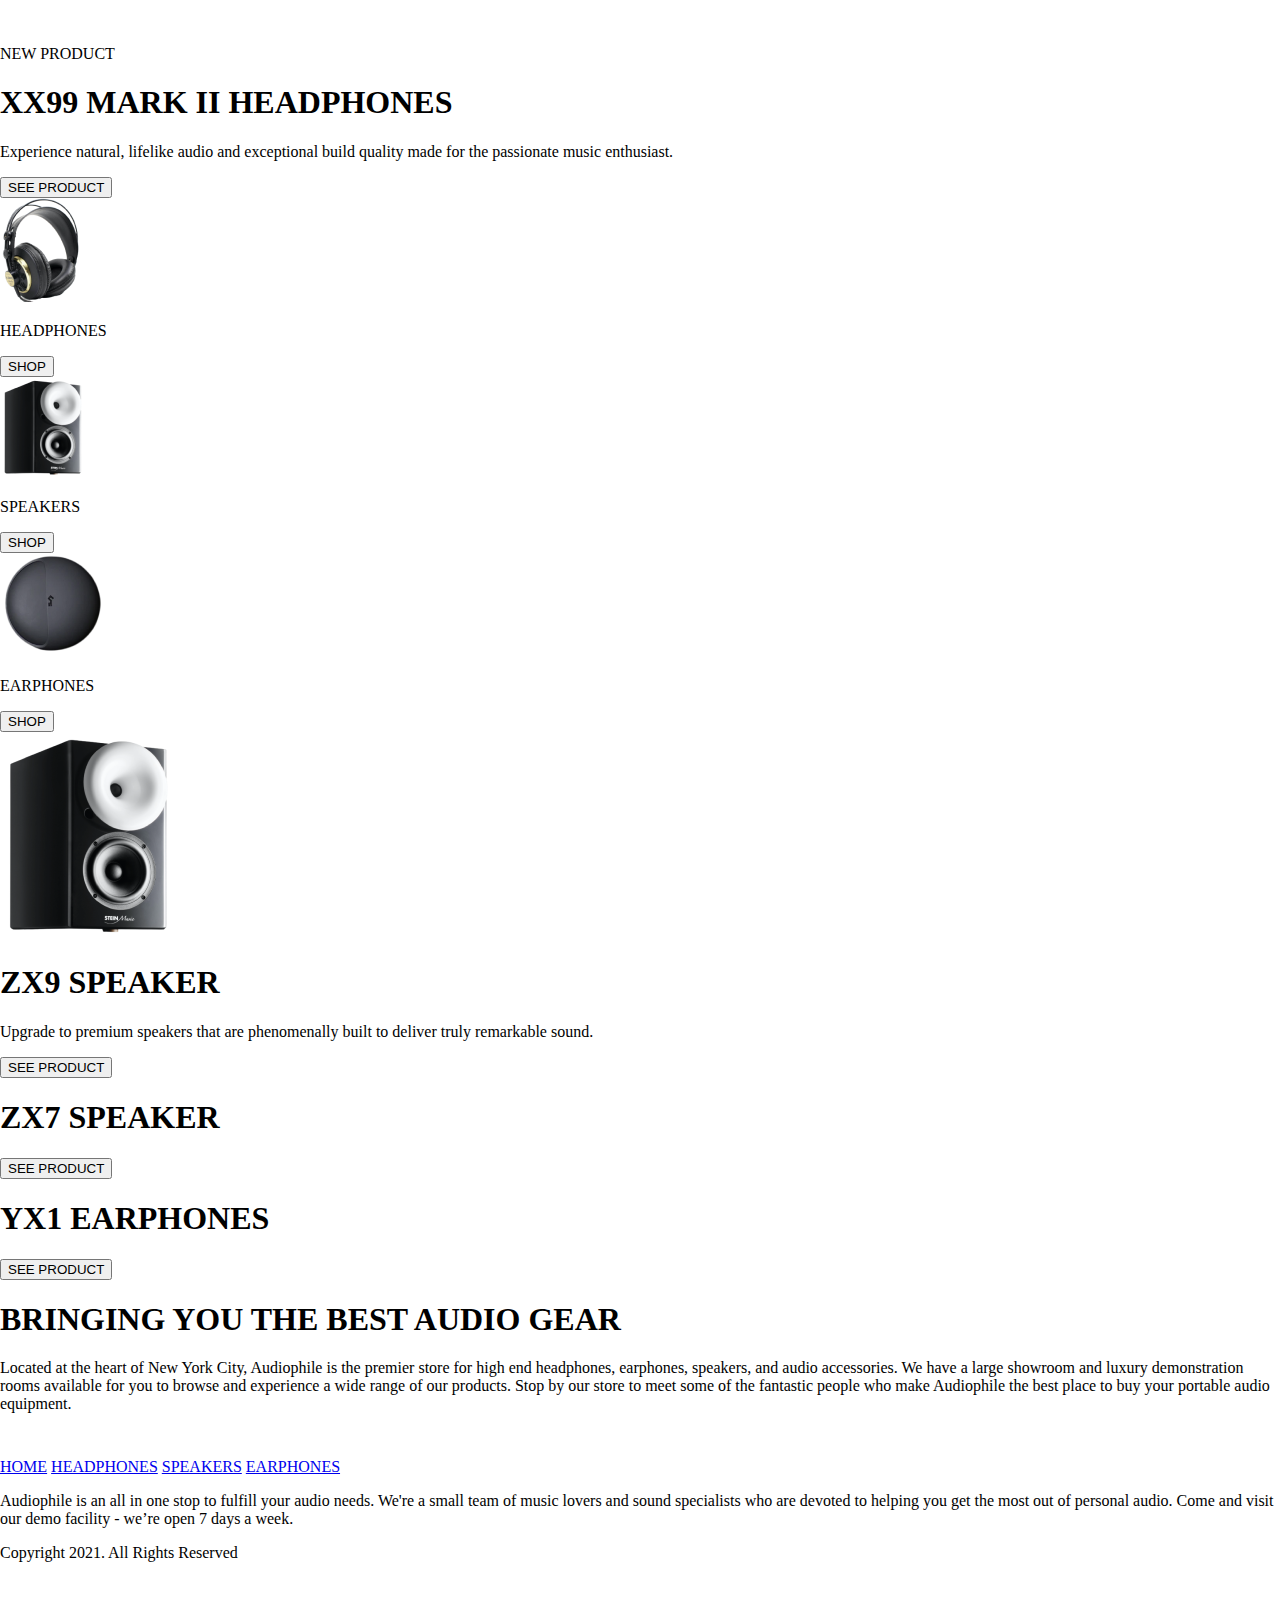
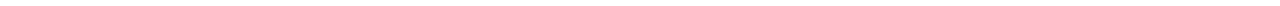
==== index.html @ 5038223e "am adaugat inca de product description, xx99 si xx59" ====
<!DOCTYPE html>
<html lang="en">
  <head>
    <meta charset="UTF-8" />
    <meta name="viewport" content="width=device-width, initial-scale=1.0" />
    <title>Audiophile</title>
    <link
      rel="stylesheet"
      href="https://cdnjs.cloudflare.com/ajax/libs/font-awesome/6.4.0/css/all.min.css"
      integrity="sha512-iecdLmaskl7CVkqkXNQ/ZH/XLlvWZOJyj7Yy7tcenmpD1ypASozpmT/E0iPtmFIB46ZmdtAc9eNBvH0H/ZpiBw=="
      crossorigin="anonymous"
      referrerpolicy="no-referrer"
    />
    <link rel="stylesheet" href="/styles/main.mobile.css" />
    <link rel="icon" type="image/x-icon" href="/images/favicon-32x32.png" />
  </head>
  <body>
    <section class="main-section">
      <header class="mobile-header">
        <i class="fa-solid fa-bars nav"></i>
        <svg
          width="143"
          height="25"
          viewBox="0 0 143 25"
          fill="none"
          xmlns="http://www.w3.org/2000/svg"
        >
          <g class="nav" id="audiophile 2">
            <path
              id="audiophile"
              fill-rule="evenodd"
              clip-rule="evenodd"
              d="M57.9755 4.10884V0H53.2131V4.10884H57.9755ZM41.8721 20.3997C43.5076 20.3997 44.9648 19.8429 46.1074 18.8803L46.5635 19.9241H50.1425V0.792094L45.3611 0.792093V6.38308C44.3548 5.75732 43.1686 5.40721 41.8721 5.40721C37.5634 5.40721 34.4943 8.52769 34.4943 12.896C34.4943 17.2644 37.5634 20.3997 41.8721 20.3997ZM7.36265 20.3849C8.99354 20.3849 10.4497 19.8476 11.5995 18.9152L12.0137 19.9093H15.7527V5.85311L12.1479 5.85285L11.6531 6.93986C10.4936 5.98222 9.01642 5.42934 7.36265 5.42934C3.06909 5.42934 0 8.52769 0 12.8809C0 17.2493 3.06909 20.3849 7.36265 20.3849ZM8.00933 16.098C6.19773 16.098 4.86614 14.7278 4.86614 12.8921C4.86614 11.0677 6.18681 9.69748 8.00933 9.69748C9.82094 9.69748 11.1525 11.0677 11.1525 12.8921C11.1525 14.7278 9.82094 16.098 8.00933 16.098ZM32.4542 13.8899C32.4542 17.823 29.6916 20.3849 25.544 20.3849C21.396 20.3849 18.6184 17.823 18.6184 13.8899V5.86794H23.4549V13.6793C23.4549 15.163 24.2516 16.0355 25.544 16.0355C26.836 16.0355 27.6177 15.1482 27.6177 13.6793V5.86794H32.4542V13.8899ZM39.3758 12.8963C39.3758 14.7317 40.7074 16.1128 42.519 16.1128C44.3306 16.1128 45.6622 14.7317 45.6622 12.8963C45.6622 11.0607 44.3306 9.67952 42.519 9.67952C40.7074 9.67952 39.3758 11.0607 39.3758 12.8963ZM58.0127 5.86768V19.9239H53.1762V5.86768H58.0127ZM68.1095 20.3849C72.6727 20.3849 75.9821 17.2384 75.9821 12.896C75.9821 8.53888 72.6727 5.40747 68.1095 5.40747C63.5315 5.40747 60.237 8.53888 60.237 12.896C60.237 17.2384 63.5315 20.3849 68.1095 20.3849ZM65.0812 12.8963C65.0812 14.7546 66.346 16.0355 68.1095 16.0358C69.873 16.0358 71.1378 14.7548 71.1378 12.8966C71.1378 11.0492 69.873 9.75709 68.1095 9.75709C66.346 9.75709 65.0812 11.038 65.0812 12.8963ZM82.9978 25V19.4663C83.9888 20.0655 85.1511 20.3997 86.4208 20.3997C90.7144 20.3997 93.7835 17.2753 93.7835 12.896C93.7835 8.51676 90.7144 5.40721 86.4208 5.40721C84.7523 5.40721 83.2662 5.98508 82.1114 6.98463L81.5056 5.86794H78.2165V25H82.9978ZM82.6307 12.8958C82.6307 14.7424 83.9623 16.1126 85.7739 16.1126C87.5743 16.1126 88.9171 14.7424 88.9171 12.8958C88.9171 11.0492 87.5855 9.679 85.7739 9.679C83.9623 9.679 82.6307 11.0492 82.6307 12.8958ZM100.839 19.9241V12.4181C100.839 10.6143 101.751 9.57462 103.215 9.57462C104.477 9.57462 105.046 10.4011 105.046 12.0222V19.9241H109.882V11.4597C109.882 7.81629 107.811 5.45225 104.587 5.45225C103.188 5.45225 101.873 5.95931 100.839 6.79279V0.792093H96.0023V19.9241H100.839ZM117.574 0V4.10884H112.811V0H117.574ZM117.611 5.86768H112.774V19.9239H117.611V5.86768ZM125.489 0.792093V19.9241H120.653V0.792093H125.489ZM135.34 20.3851C138.863 20.3851 141.704 18.3808 142.692 15.1729H137.879C137.414 15.9957 136.47 16.4911 135.34 16.4911C133.813 16.4911 132.79 15.6573 132.474 14.045H142.9C142.963 13.6103 143 13.1868 143 12.7633C143 8.63988 139.866 5.40747 135.34 5.40747C130.933 5.40747 127.714 8.57611 127.714 12.8854C127.714 17.1795 130.959 20.3851 135.34 20.3851ZM132.559 11.3639H138.236C137.811 9.95908 136.8 9.20109 135.34 9.20109C133.931 9.20109 132.951 9.96767 132.559 11.3639Z"
              fill="white"
            />
          </g>
        </svg>
        <a href="#">
          <svg
            width="23"
            height="20"
            viewBox="0 0 23 20"
            fill="none"
            xmlns="http://www.w3.org/2000/svg"
          >
            <g class="nav" id="Combined Shape 2">
              <path
                id="Combined Shape"
                fill-rule="evenodd"
                clip-rule="evenodd"
                d="M7.41142 13.1946H7.41037C7.03959 13.1955 6.73829 13.491 6.73829 13.8542C6.73829 14.2179 7.04064 14.5139 7.41212 14.5139H19.6309C20.0031 14.5139 20.3047 14.8092 20.3047 15.1736C20.3047 15.538 20.0031 15.8333 19.6309 15.8333H18.4821H8.625H7.41212C6.2975 15.8333 5.39063 14.9455 5.39063 13.8542C5.39063 13.0421 5.89302 12.343 6.60914 12.0382L4.17634 1.31944H0.673829C0.301644 1.31944 0 1.02412 0 0.659722C0 0.295329 0.301644 0 0.673829 0H4.7168C5.03266 0 5.30605 0.214753 5.37467 0.516611L5.85635 2.63889H22.3262C22.5377 2.63889 22.7368 2.73613 22.8642 2.9014C22.9914 3.06668 23.0322 3.28074 22.9741 3.47986L20.2788 12.716C20.1961 12.9991 19.9317 13.1944 19.6309 13.1944H7.41405L7.41142 13.1946ZM8.625 15.8333C9.75732 15.8333 10.6786 16.7679 10.6786 17.9167C10.6786 19.0654 9.75732 20 8.625 20C7.49268 20 6.57143 19.0654 6.57143 17.9167C6.57143 16.7679 7.49268 15.8333 8.625 15.8333ZM18.4821 15.8333C19.6145 15.8333 20.5357 16.7679 20.5357 17.9167C20.5357 19.0654 19.6145 20 18.4821 20C17.3498 20 16.4286 19.0654 16.4286 17.9167C16.4286 16.7679 17.3498 15.8333 18.4821 15.8333ZM19.1225 11.875L21.4329 3.95833H6.15571L7.95259 11.875H19.1225ZM9.30952 17.9167C9.30952 17.5338 9.00238 17.2222 8.625 17.2222C8.24762 17.2222 7.94048 17.5338 7.94048 17.9167C7.94048 18.2995 8.24762 18.6111 8.625 18.6111C9.00238 18.6111 9.30952 18.2995 9.30952 17.9167ZM18.4821 17.2222C18.8595 17.2222 19.1667 17.5338 19.1667 17.9167C19.1667 18.2995 18.8595 18.6111 18.4821 18.6111C18.1048 18.6111 17.7976 18.2995 17.7976 17.9167C17.7976 17.5338 18.1048 17.2222 18.4821 17.2222Z"
                fill="white"
              />
            </g>
          </svg>
        </a>
      </header>
      <section class="main-product">
        <p class="new-product">NEW PRODUCT</p>
        <h1 class="headphone-h1">XX99 MARK II HEADPHONES</h1>
        <p class="product-description">
          Experience natural, lifelike audio and exceptional build quality made
          for the passionate music enthusiast.
        </p>
        <button type="button" class="button-see-product">SEE PRODUCT</button>
      </section>
    </section>
    <section class="main-nav-section">
      <section class="presentation-images grey-bg">
        <img
          class="headphone"
          src="/images/mobile/headphones.png"
          alt="headphones"
        />
        <p>HEADPHONES</p>
        <section class="go-shop">
          <button type="button" class="shop">
            SHOP <i class="fa-solid fa-greater-than greather-than"></i>
          </button>
        </section>
      </section>
      <section class="presentation-images grey-bg">
        <img
          class="speakers"
          src="/images/mobile/speakers.png"
          alt="headphones"
        />
        <p>SPEAKERS</p>
        <section class="go-shop">
          <button type="button" class="shop">
            SHOP <i class="fa-solid fa-greater-than greather-than"></i>
          </button>
        </section>
      </section>
      <section class="presentation-images grey-bg">
        <img
          class="earphones"
          src="/images/mobile/earphones.png"
          alt="headphones"
        />
        <p>EARPHONES</p>
        <section class="go-shop">
          <button type="button" class="shop">
            SHOP <i class="fa-solid fa-greater-than greather-than"></i>
          </button>
        </section>
      </section>
    </section>
    <section class="zx9-speaker">
      <img src="images/mobile/speakers-bigger.png" alt="speakers" />
      <h1 class="main-title">ZX9 SPEAKER</h1>
      <p>
        Upgrade to premium speakers that are phenomenally built to deliver truly
        remarkable sound.
      </p>
      <button type="button" class="button-see-product black-button">
        SEE PRODUCT
      </button>
    </section>
    <section class="zx7-speaker">
      <h1>ZX7 SPEAKER</h1>
      <button type="button" class="button-see-product opacity-button">
        SEE PRODUCT
      </button>
    </section>
    <section class="yx1-earphones">
      <section class="yx1-image"></section>
      <section class="yx1-see-product">
        <h1>YX1 EARPHONES</h1>
        <button type="button" class="button-see-product opacity-button">
          SEE PRODUCT
        </button>
      </section>
    </section>
    <section class="best-audio-gear">
      <section class="best-audio-bg"></section>
      <h1>
        BRINGING YOU THE <span class="orange-h1-text">BEST</span> AUDIO GEAR
      </h1>
      <p>
        Located at the heart of New York City, Audiophile is the premier store
        for high end headphones, earphones, speakers, and audio accessories. We
        have a large showroom and luxury demonstration rooms available for you
        to browse and experience a wide range of our products. Stop by our store
        to meet some of the fantastic people who make Audiophile the best place
        to buy your portable audio equipment.
      </p>
    </section>
    <section class="footer">
      <section class="links-with-text">
        <section class="orange-footer-line"></section>
        <svg
          width="143"
          height="25"
          viewBox="0 0 143 25"
          fill="none"
          xmlns="http://www.w3.org/2000/svg"
        >
          <g id="audiophile 2">
            <path
              id="audiophile"
              fill-rule="evenodd"
              clip-rule="evenodd"
              d="M57.9755 4.10884V0H53.2131V4.10884H57.9755ZM41.8721 20.3997C43.5076 20.3997 44.9648 19.8429 46.1074 18.8803L46.5635 19.9241H50.1425V0.792094L45.3611 0.792093V6.38308C44.3548 5.75732 43.1686 5.40721 41.8721 5.40721C37.5634 5.40721 34.4943 8.52769 34.4943 12.896C34.4943 17.2644 37.5634 20.3997 41.8721 20.3997ZM7.36265 20.3849C8.99354 20.3849 10.4497 19.8476 11.5995 18.9152L12.0137 19.9093H15.7527V5.85311L12.1479 5.85285L11.6531 6.93986C10.4936 5.98222 9.01642 5.42934 7.36265 5.42934C3.06909 5.42934 0 8.52769 0 12.8809C0 17.2493 3.06909 20.3849 7.36265 20.3849ZM8.00933 16.098C6.19773 16.098 4.86614 14.7278 4.86614 12.8921C4.86614 11.0677 6.18681 9.69748 8.00933 9.69748C9.82094 9.69748 11.1525 11.0677 11.1525 12.8921C11.1525 14.7278 9.82094 16.098 8.00933 16.098ZM32.4542 13.8899C32.4542 17.823 29.6916 20.3849 25.544 20.3849C21.396 20.3849 18.6184 17.823 18.6184 13.8899V5.86794H23.4549V13.6793C23.4549 15.163 24.2516 16.0355 25.544 16.0355C26.836 16.0355 27.6177 15.1482 27.6177 13.6793V5.86794H32.4542V13.8899ZM39.3758 12.8963C39.3758 14.7317 40.7074 16.1128 42.519 16.1128C44.3306 16.1128 45.6622 14.7317 45.6622 12.8963C45.6622 11.0607 44.3306 9.67952 42.519 9.67952C40.7074 9.67952 39.3758 11.0607 39.3758 12.8963ZM58.0127 5.86768V19.9239H53.1762V5.86768H58.0127ZM68.1095 20.3849C72.6727 20.3849 75.9821 17.2384 75.9821 12.896C75.9821 8.53888 72.6727 5.40747 68.1095 5.40747C63.5315 5.40747 60.237 8.53888 60.237 12.896C60.237 17.2384 63.5315 20.3849 68.1095 20.3849ZM65.0812 12.8963C65.0812 14.7546 66.346 16.0355 68.1095 16.0358C69.873 16.0358 71.1378 14.7548 71.1378 12.8966C71.1378 11.0492 69.873 9.75709 68.1095 9.75709C66.346 9.75709 65.0812 11.038 65.0812 12.8963ZM82.9978 25V19.4663C83.9888 20.0655 85.1511 20.3997 86.4208 20.3997C90.7144 20.3997 93.7835 17.2753 93.7835 12.896C93.7835 8.51676 90.7144 5.40721 86.4208 5.40721C84.7523 5.40721 83.2662 5.98508 82.1114 6.98463L81.5056 5.86794H78.2165V25H82.9978ZM82.6307 12.8958C82.6307 14.7424 83.9623 16.1126 85.7739 16.1126C87.5743 16.1126 88.9171 14.7424 88.9171 12.8958C88.9171 11.0492 87.5855 9.679 85.7739 9.679C83.9623 9.679 82.6307 11.0492 82.6307 12.8958ZM100.839 19.9241V12.4181C100.839 10.6143 101.751 9.57462 103.215 9.57462C104.477 9.57462 105.046 10.4011 105.046 12.0222V19.9241H109.882V11.4597C109.882 7.81629 107.811 5.45225 104.587 5.45225C103.188 5.45225 101.873 5.95931 100.839 6.79279V0.792093H96.0023V19.9241H100.839ZM117.574 0V4.10884H112.811V0H117.574ZM117.611 5.86768H112.774V19.9239H117.611V5.86768ZM125.489 0.792093V19.9241H120.653V0.792093H125.489ZM135.34 20.3851C138.863 20.3851 141.704 18.3808 142.692 15.1729H137.879C137.414 15.9957 136.47 16.4911 135.34 16.4911C133.813 16.4911 132.79 15.6573 132.474 14.045H142.9C142.963 13.6103 143 13.1868 143 12.7633C143 8.63988 139.866 5.40747 135.34 5.40747C130.933 5.40747 127.714 8.57611 127.714 12.8854C127.714 17.1795 130.959 20.3851 135.34 20.3851ZM132.559 11.3639H138.236C137.811 9.95908 136.8 9.20109 135.34 9.20109C133.931 9.20109 132.951 9.96767 132.559 11.3639Z"
              fill="white"
            />
          </g>
        </svg>
        <section class="footer-links">
          <a href="index.html">HOME</a>
          <a href="headphones.html">HEADPHONES</a>
          <a href="speakers.html">SPEAKERS</a>
          <a href="earphones.html">EARPHONES</a>
        </section>
        <p>
          Audiophile is an all in one stop to fulfill your audio needs. We're a
          small team of music lovers and sound specialists who are devoted to
          helping you get the most out of personal audio. Come and visit our
          demo facility - we’re open 7 days a week.
        </p>
        <p>Copyright 2021. All Rights Reserved</p>
      </section>
      <section class="social-media-links">
        <svg
          width="24"
          height="24"
          viewBox="0 0 24 24"
          fill="none"
          xmlns="http://www.w3.org/2000/svg"
        >
          <path
            id="Path"
            d="M22.675 0H1.325C0.593 0 0 0.593 0 1.325V22.676C0 23.407 0.593 24 1.325 24H12.82V14.706H9.692V11.084H12.82V8.413C12.82 5.313 14.713 3.625 17.479 3.625C18.804 3.625 19.942 3.724 20.274 3.768V7.008L18.356 7.009C16.852 7.009 16.561 7.724 16.561 8.772V11.085H20.148L19.681 14.707H16.561V24H22.677C23.407 24 24 23.407 24 22.675V1.325C24 0.593 23.407 0 22.675 0Z"
            fill="white"
          />
        </svg>
        <svg
          width="24"
          height="20"
          viewBox="0 0 24 20"
          fill="none"
          xmlns="http://www.w3.org/2000/svg"
        >
          <path
            id="Path"
            d="M24 2.55705C23.117 2.94905 22.168 3.21305 21.172 3.33205C22.189 2.72305 22.97 1.75805 23.337 0.608047C22.386 1.17205 21.332 1.58205 20.21 1.80305C19.313 0.846047 18.032 0.248047 16.616 0.248047C13.437 0.248047 11.101 3.21405 11.819 6.29305C7.728 6.08805 4.1 4.12805 1.671 1.14905C0.381 3.36205 1.002 6.25705 3.194 7.72305C2.388 7.69705 1.628 7.47605 0.965 7.10705C0.911 9.38805 2.546 11.522 4.914 11.997C4.221 12.185 3.462 12.229 2.69 12.081C3.316 14.037 5.134 15.46 7.29 15.5C5.22 17.123 2.612 17.848 0 17.54C2.179 18.937 4.768 19.752 7.548 19.752C16.69 19.752 21.855 12.031 21.543 5.10605C22.505 4.41105 23.34 3.54405 24 2.55705Z"
            fill="white"
          />
        </svg>
        <svg
          width="24"
          height="24"
          viewBox="0 0 24 24"
          fill="none"
          xmlns="http://www.w3.org/2000/svg"
        >
          <path
            id="Shape"
            fill-rule="evenodd"
            clip-rule="evenodd"
            d="M12 0C8.741 0 8.333 0.014 7.053 0.072C2.695 0.272 0.273 2.69 0.073 7.052C0.014 8.333 0 8.741 0 12C0 15.259 0.014 15.668 0.072 16.948C0.272 21.306 2.69 23.728 7.052 23.928C8.333 23.986 8.741 24 12 24C15.259 24 15.668 23.986 16.948 23.928C21.302 23.728 23.73 21.31 23.927 16.948C23.986 15.668 24 15.259 24 12C24 8.741 23.986 8.333 23.928 7.053C23.732 2.699 21.311 0.273 16.949 0.073C15.668 0.014 15.259 0 12 0ZM12 2.163C15.204 2.163 15.584 2.175 16.85 2.233C20.102 2.381 21.621 3.924 21.769 7.152C21.827 8.417 21.838 8.797 21.838 12.001C21.838 15.206 21.826 15.585 21.769 16.85C21.62 20.075 20.105 21.621 16.85 21.769C15.584 21.827 15.206 21.839 12 21.839C8.796 21.839 8.416 21.827 7.151 21.769C3.891 21.62 2.38 20.07 2.232 16.849C2.174 15.584 2.162 15.205 2.162 12C2.162 8.796 2.175 8.417 2.232 7.151C2.381 3.924 3.896 2.38 7.151 2.232C8.417 2.175 8.796 2.163 12 2.163ZM5.838 12C5.838 8.597 8.597 5.838 12 5.838C15.403 5.838 18.162 8.597 18.162 12C18.162 15.404 15.403 18.163 12 18.163C8.597 18.163 5.838 15.403 5.838 12ZM12 16C9.791 16 8 14.21 8 12C8 9.791 9.791 8 12 8C14.209 8 16 9.791 16 12C16 14.21 14.209 16 12 16ZM16.965 5.595C16.965 4.8 17.61 4.155 18.406 4.155C19.201 4.155 19.845 4.8 19.845 5.595C19.845 6.39 19.201 7.035 18.406 7.035C17.61 7.035 16.965 6.39 16.965 5.595Z"
            fill="white"
          />
        </svg>
      </section>
      <section></section>
    </section>
  </body>
</html>
---- styles/main.mobile.css ----
body {
  margin: 0;
}

@media (width < 620px) {
  .footer {
    background-color: #101010;
    text-align: center;
    display: flex;
    flex-direction: column;
    height: 654px;
    gap: 48px;
    justify-content: space-evenly;
  }
  .footer .links-with-text {
    display: flex;
    flex-direction: column;
    align-items: center;
    justify-content: space-between;
    height: 592px;
  }
  .footer .links-with-text .orange-footer-line {
    width: 101px;
    height: 4px;
    background-color: #d87d4a;
  }
  .footer .social-media-links {
    display: flex;
    justify-content: center;
    gap: 16px;
  }
  .footer p {
    margin: 24px;
  }
  .footer-links {
    display: flex;
    flex-direction: column;
    gap: 16px;
  }
  .footer-links a {
    text-decoration: none;
    color: white;
  }
}
@media (width < 620px) {
  .best-audio-gear {
    display: flex;
    flex-direction: column;
    margin: 120px 24px;
    text-align: center;
  }
  .best-audio-gear .best-audio-bg {
    background-image: url(/images/mobile/guy-with-headphones.png);
    height: 300px;
    background-size: cover;
    border-radius: 10px;
  }
  .best-audio-gear .orange-h1-text {
    color: #d87d4a;
  }
}
@media (width < 620px) {
  .header {
    width: 100%;
    background-color: #000000;
    display: flex;
    flex-direction: column;
  }
  .mobile-header {
    display: flex;
    justify-content: space-around;
    align-items: center;
    width: 100vw;
    border-bottom: 2px solid rgba(255, 255, 255, 0.03);
    padding: 25px 0px;
  }
  .mobile-header .fa-bars {
    color: white;
  }
}
@media (width < 620px) {
  .main-nav-section {
    display: flex;
    flex-direction: column;
  }
  .main-nav-section .grey-bg {
    margin: 0px 24px 16px 24px;
    border-radius: 10px;
    background: linear-gradient(to bottom, white 0%, white 25%, #f1f1f1 25%, #f1f1f1 100%);
    height: 217px;
  }
  .main-nav-section .presentation-images {
    display: flex;
    flex-direction: column;
    align-items: center;
  }
  .main-nav-section .presentation-images .headphone {
    border-radius: 40%;
  }
  .main-nav-section .presentation-images .go-shop .shop {
    border: none;
    background-color: rgba(255, 255, 255, 0);
  }
  .main-nav-section .presentation-images .go-shop .shop:hover {
    color: #d87d4a;
  }
  .main-nav-section .presentation-images .go-shop .greather-than {
    color: #d87d4a;
  }
}
@media (width < 620px) {
  body {
    margin: 0px;
  }
  .main-section {
    display: flex;
    flex-direction: column;
    background-image: url(/images/mobile/image-header.jpg);
    background-color: rgba(17, 17, 17, 0.9647058824);
    background-size: 100vw;
    background-repeat: no-repeat;
    color: white;
    height: 100%;
  }
  .main-product {
    display: flex;
    flex-direction: column;
    align-items: center;
    margin: 123px 24px 110px 24px;
  }
  .main-product .new-product {
    letter-spacing: 10px;
  }
  .main-product .headphone-h1 {
    margin-top: 0;
    font-size: 36px;
    text-align: center;
  }
  .main-product .product-description {
    text-align: center;
    width: 75%;
    margin-top: -12px;
  }
  .button-see-product {
    padding: 15px 30px;
    color: white;
    background-color: #d87d4a;
    border: none;
    margin-top: 12px;
  }
  .button-see-product:hover {
    background-color: #fbaf85;
  }
  .zx9-speaker {
    height: 600px;
    display: flex;
    flex-direction: column;
    align-items: center;
    text-align: center;
    background-color: #d87d4a;
    margin: 24px;
    border-radius: 10px;
    color: white;
    justify-content: space-evenly;
    padding: 50px 20px;
  }
  .zx9-speaker .main-title {
    font-size: 36px;
  }
  .zx9-speaker .black-button {
    background-color: #000000;
  }
  .zx7-speaker {
    display: flex;
    height: 320px;
    justify-content: center;
    align-items: flex-start;
    flex-direction: column;
    margin: 24px 24px;
    background-image: url(/images/mobile/zx7-speaker-bg.png);
    background-size: cover;
    border-radius: 10px;
  }
  .zx7-speaker h1 {
    margin-left: 24px;
  }
  .opacity-button {
    border: 1px solid black;
    background-color: rgba(0, 0, 0, 0);
    color: #000000;
    margin-left: 24px;
  }
  .opacity-button:hover {
    background-color: #000000;
    color: white;
  }
  .yx1-earphones {
    margin: 0px 24px;
    display: flex;
    flex-direction: column;
    gap: 24px;
  }
  .yx1-earphones .yx1-image {
    background-image: url(/images/mobile/yx1-earphones-bg.png);
    background-size: cover;
    height: 200px;
    border-radius: 10px;
  }
  .yx1-earphones .yx1-see-product {
    display: flex;
    justify-content: center;
    align-items: flex-start;
    flex-direction: column;
    border-radius: 10px;
    background-color: #f1f1f1;
    height: 200px;
  }
  .yx1-earphones .yx1-see-product h1 {
    margin-left: 24px;
  }
}/*# sourceMappingURL=main.mobile.css.map */
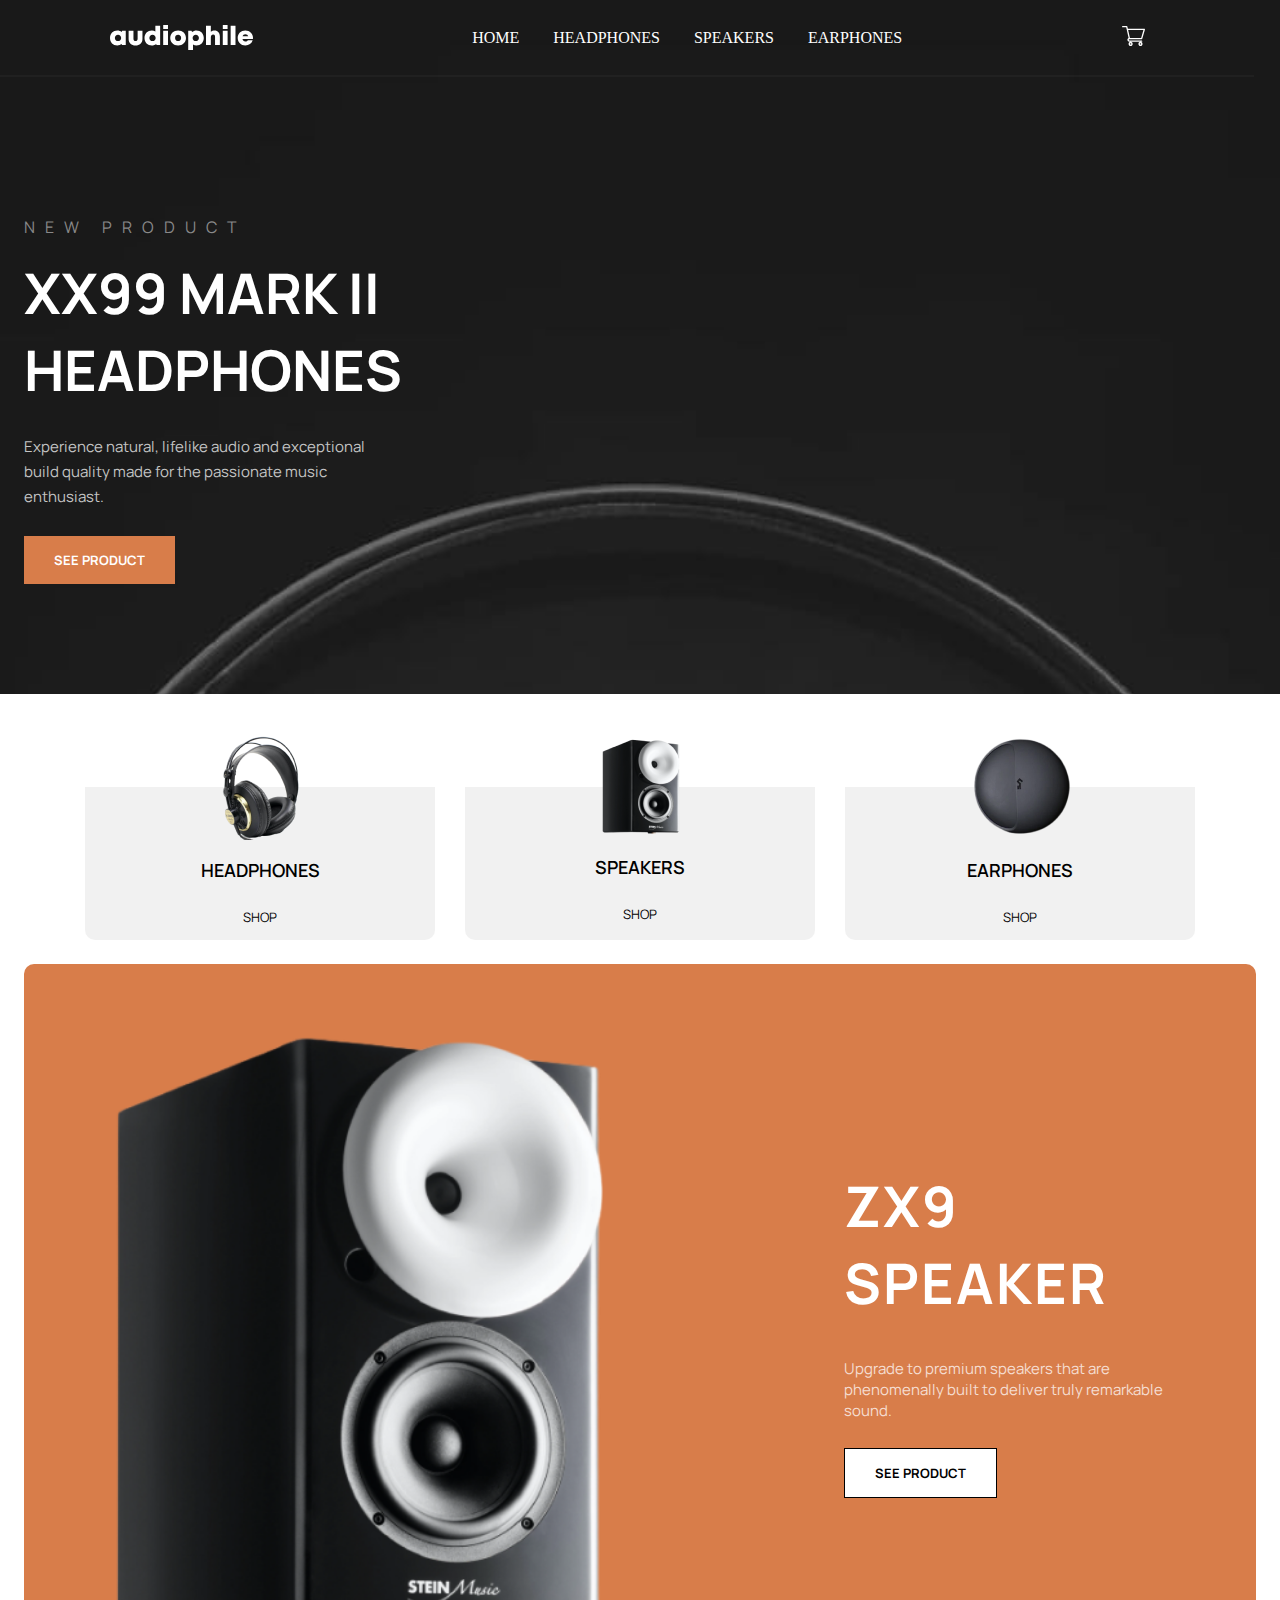
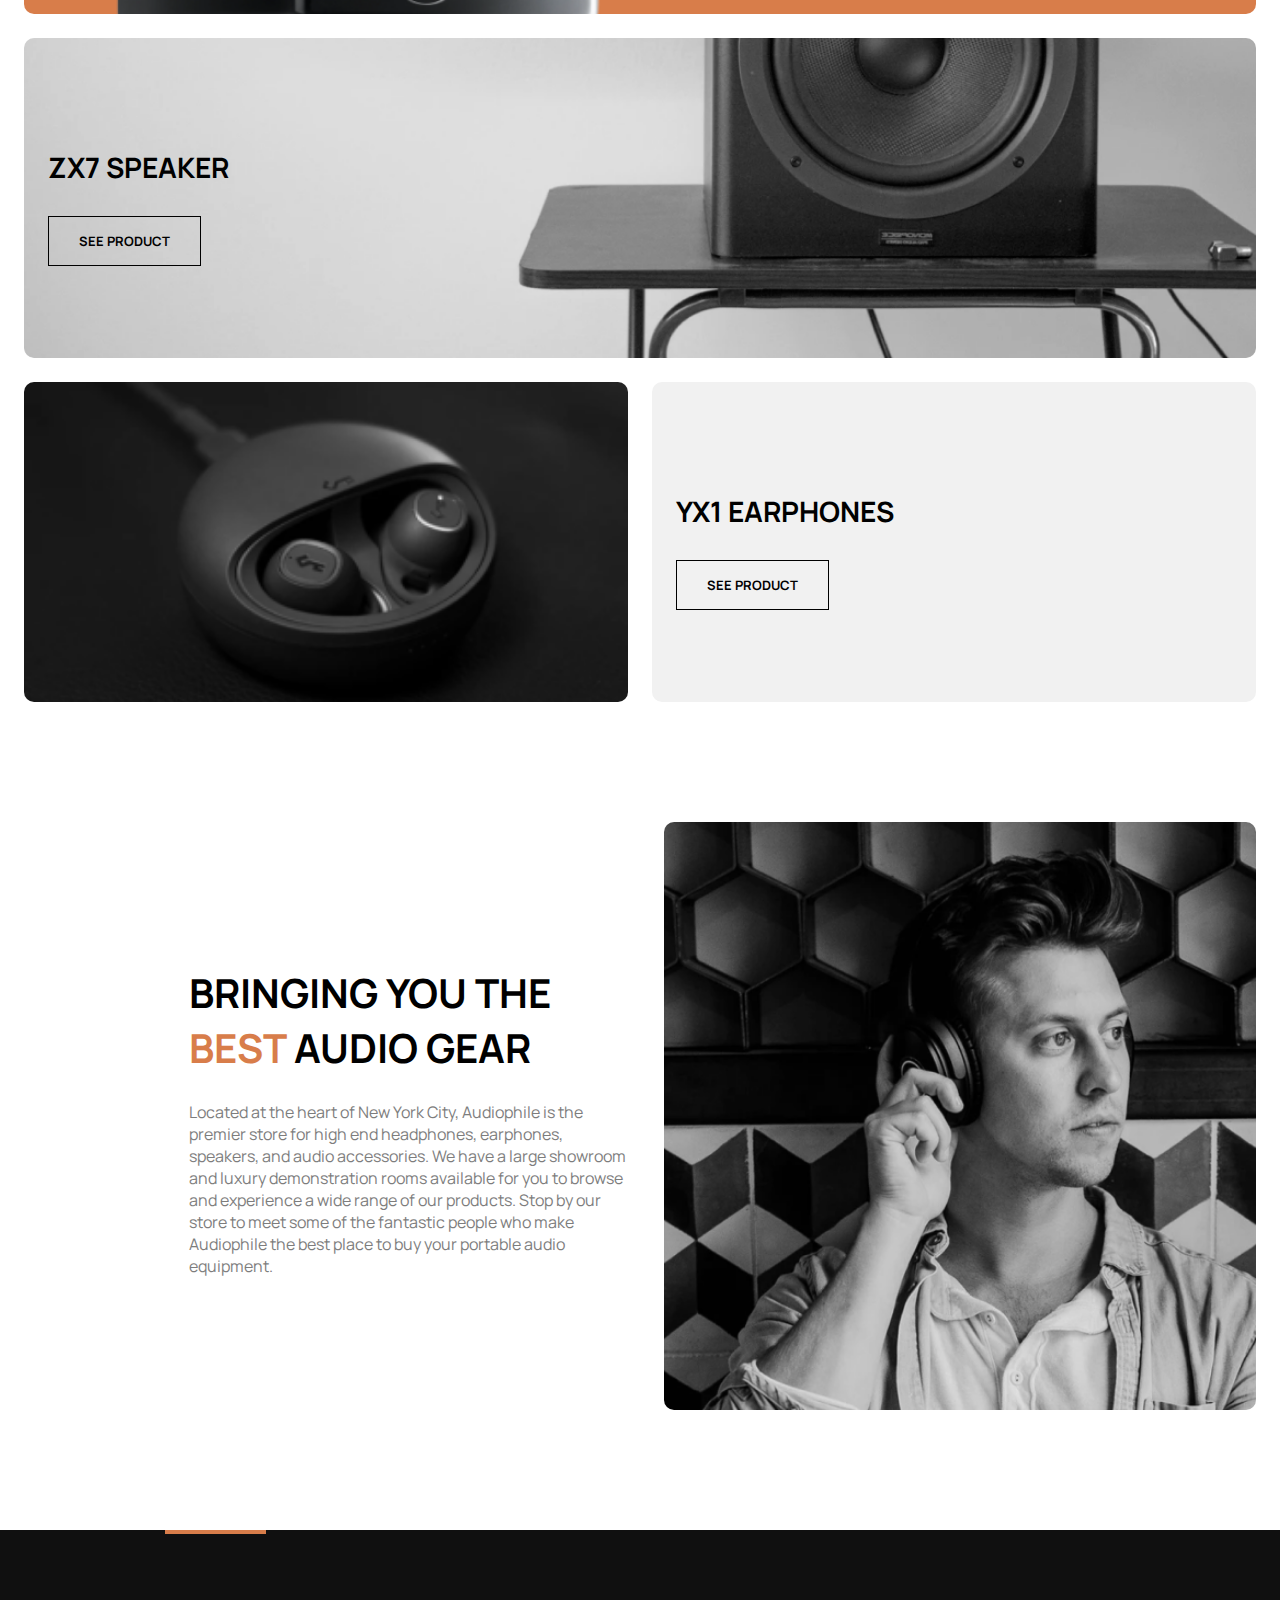
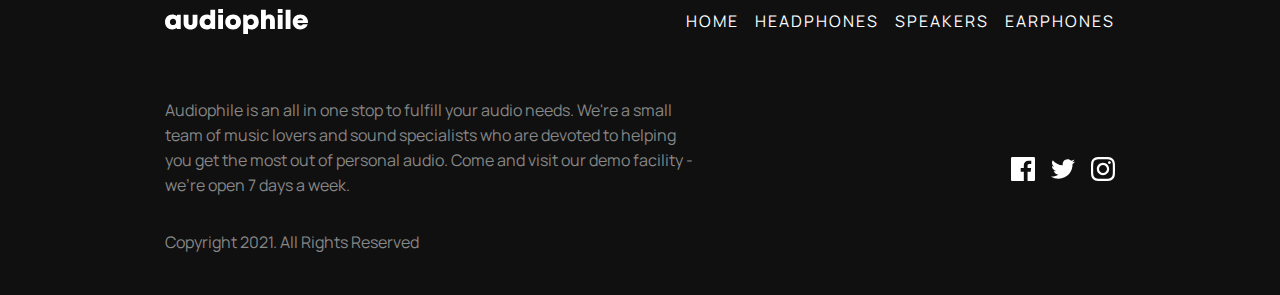
==== commit 09db6aa2: "am adaugat prima pagina de desktop" ====
--- a/index.html
+++ b/index.html
@@ -4,6 +4,8 @@
     <meta charset="UTF-8" />
     <meta name="viewport" content="width=device-width, initial-scale=1.0" />
     <title>Audiophile</title>
+    <!-- <script src="/js/menu.js"></script> -->
+    <script src="/js/menu-main-page.js"></script>
     <link
       rel="stylesheet"
       href="https://cdnjs.cloudflare.com/ajax/libs/font-awesome/6.4.0/css/all.min.css"
@@ -12,12 +14,15 @@
       referrerpolicy="no-referrer"
     />
     <link rel="stylesheet" href="/styles/main.mobile.css" />
+    <link rel="stylesheet" href="/styles/main.desktop.css" />
     <link rel="icon" type="image/x-icon" href="/images/favicon-32x32.png" />
   </head>
-  <body>
+  <body id="body">
     <section class="main-section">
       <header class="mobile-header">
-        <i class="fa-solid fa-bars nav"></i>
+        <a href="javascript:void(0);" class="icon" onclick="myFunction()">
+          <i class="fa-solid fa-bars bars nav"></i>
+        </a>
         <svg
           width="143"
           height="25"
@@ -35,7 +40,13 @@
             />
           </g>
         </svg>
-        <a href="#">
+        <section class="nav-links">
+          <a href="index.html">HOME</a>
+          <a href="headphones.html">HEADPHONES</a>
+          <a href="speakers.html">SPEAKERS</a>
+          <a href="earphones.html">EARPHONES</a>
+        </section>
+        <a href="#" class="nav-cart">
           <svg
             width="23"
             height="20"
@@ -72,7 +83,7 @@
           src="/images/mobile/headphones.png"
           alt="headphones"
         />
-        <p>HEADPHONES</p>
+        <p class="product-nav-title">HEADPHONES</p>
         <section class="go-shop">
           <button type="button" class="shop">
             SHOP <i class="fa-solid fa-greater-than greather-than"></i>
@@ -85,7 +96,7 @@
           src="/images/mobile/speakers.png"
           alt="headphones"
         />
-        <p>SPEAKERS</p>
+        <p class="product-nav-title">SPEAKERS</p>
         <section class="go-shop">
           <button type="button" class="shop">
             SHOP <i class="fa-solid fa-greater-than greather-than"></i>
@@ -98,7 +109,7 @@
           src="/images/mobile/earphones.png"
           alt="headphones"
         />
-        <p>EARPHONES</p>
+        <p class="product-nav-title">EARPHONES</p>
         <section class="go-shop">
           <button type="button" class="shop">
             SHOP <i class="fa-solid fa-greater-than greather-than"></i>
@@ -107,21 +118,26 @@
       </section>
     </section>
     <section class="zx9-speaker">
-      <img src="images/mobile/speakers-bigger.png" alt="speakers" />
-      <h1 class="main-title">ZX9 SPEAKER</h1>
-      <p>
-        Upgrade to premium speakers that are phenomenally built to deliver truly
-        remarkable sound.
-      </p>
-      <button type="button" class="button-see-product black-button">
-        SEE PRODUCT
-      </button>
+      <section class="zx9-image"></section>
+      <section class="zx9-description">
+        <h1 class="main-title">ZX9 SPEAKER</h1>
+        <p>
+          Upgrade to premium speakers that are phenomenally built to deliver
+          truly remarkable sound.
+        </p>
+        <button type="button" class="button-see-product black-button">
+          SEE PRODUCT
+        </button>
+      </section>
     </section>
     <section class="zx7-speaker">
-      <h1>ZX7 SPEAKER</h1>
-      <button type="button" class="button-see-product opacity-button">
-        SEE PRODUCT
-      </button>
+      <section class="zx7-description">
+        <h1>ZX7 SPEAKER</h1>
+        <button type="button" class="button-see-product opacity-button">
+          SEE PRODUCT
+        </button>
+      </section>
+      <section class="zx7-image"></section>
     </section>
     <section class="yx1-earphones">
       <section class="yx1-image"></section>
@@ -134,21 +150,23 @@
     </section>
     <section class="best-audio-gear">
       <section class="best-audio-bg"></section>
-      <h1>
-        BRINGING YOU THE <span class="orange-h1-text">BEST</span> AUDIO GEAR
-      </h1>
-      <p>
-        Located at the heart of New York City, Audiophile is the premier store
-        for high end headphones, earphones, speakers, and audio accessories. We
-        have a large showroom and luxury demonstration rooms available for you
-        to browse and experience a wide range of our products. Stop by our store
-        to meet some of the fantastic people who make Audiophile the best place
-        to buy your portable audio equipment.
-      </p>
+      <section class="best-audio-description">
+        <h1>
+          BRINGING YOU THE <span class="orange-h1-text">BEST</span> AUDIO GEAR
+        </h1>
+        <p>
+          Located at the heart of New York City, Audiophile is the premier store
+          for high end headphones, earphones, speakers, and audio accessories.
+          We have a large showroom and luxury demonstration rooms available for
+          you to browse and experience a wide range of our products. Stop by our
+          store to meet some of the fantastic people who make Audiophile the
+          best place to buy your portable audio equipment.
+        </p>
+      </section>
     </section>
     <section class="footer">
+      <section class="orange-footer-line"></section>
       <section class="links-with-text">
-        <section class="orange-footer-line"></section>
         <svg
           width="143"
           height="25"
@@ -172,58 +190,67 @@
           <a href="speakers.html">SPEAKERS</a>
           <a href="earphones.html">EARPHONES</a>
         </section>
-        <p>
-          Audiophile is an all in one stop to fulfill your audio needs. We're a
-          small team of music lovers and sound specialists who are devoted to
-          helping you get the most out of personal audio. Come and visit our
-          demo facility - we’re open 7 days a week.
-        </p>
-        <p>Copyright 2021. All Rights Reserved</p>
-      </section>
-      <section class="social-media-links">
-        <svg
-          width="24"
-          height="24"
-          viewBox="0 0 24 24"
-          fill="none"
-          xmlns="http://www.w3.org/2000/svg"
-        >
-          <path
-            id="Path"
-            d="M22.675 0H1.325C0.593 0 0 0.593 0 1.325V22.676C0 23.407 0.593 24 1.325 24H12.82V14.706H9.692V11.084H12.82V8.413C12.82 5.313 14.713 3.625 17.479 3.625C18.804 3.625 19.942 3.724 20.274 3.768V7.008L18.356 7.009C16.852 7.009 16.561 7.724 16.561 8.772V11.085H20.148L19.681 14.707H16.561V24H22.677C23.407 24 24 23.407 24 22.675V1.325C24 0.593 23.407 0 22.675 0Z"
-            fill="white"
-          />
-        </svg>
-        <svg
-          width="24"
-          height="20"
-          viewBox="0 0 24 20"
-          fill="none"
-          xmlns="http://www.w3.org/2000/svg"
-        >
-          <path
-            id="Path"
-            d="M24 2.55705C23.117 2.94905 22.168 3.21305 21.172 3.33205C22.189 2.72305 22.97 1.75805 23.337 0.608047C22.386 1.17205 21.332 1.58205 20.21 1.80305C19.313 0.846047 18.032 0.248047 16.616 0.248047C13.437 0.248047 11.101 3.21405 11.819 6.29305C7.728 6.08805 4.1 4.12805 1.671 1.14905C0.381 3.36205 1.002 6.25705 3.194 7.72305C2.388 7.69705 1.628 7.47605 0.965 7.10705C0.911 9.38805 2.546 11.522 4.914 11.997C4.221 12.185 3.462 12.229 2.69 12.081C3.316 14.037 5.134 15.46 7.29 15.5C5.22 17.123 2.612 17.848 0 17.54C2.179 18.937 4.768 19.752 7.548 19.752C16.69 19.752 21.855 12.031 21.543 5.10605C22.505 4.41105 23.34 3.54405 24 2.55705Z"
-            fill="white"
-          />
-        </svg>
-        <svg
-          width="24"
-          height="24"
-          viewBox="0 0 24 24"
-          fill="none"
-          xmlns="http://www.w3.org/2000/svg"
-        >
-          <path
-            id="Shape"
-            fill-rule="evenodd"
-            clip-rule="evenodd"
-            d="M12 0C8.741 0 8.333 0.014 7.053 0.072C2.695 0.272 0.273 2.69 0.073 7.052C0.014 8.333 0 8.741 0 12C0 15.259 0.014 15.668 0.072 16.948C0.272 21.306 2.69 23.728 7.052 23.928C8.333 23.986 8.741 24 12 24C15.259 24 15.668 23.986 16.948 23.928C21.302 23.728 23.73 21.31 23.927 16.948C23.986 15.668 24 15.259 24 12C24 8.741 23.986 8.333 23.928 7.053C23.732 2.699 21.311 0.273 16.949 0.073C15.668 0.014 15.259 0 12 0ZM12 2.163C15.204 2.163 15.584 2.175 16.85 2.233C20.102 2.381 21.621 3.924 21.769 7.152C21.827 8.417 21.838 8.797 21.838 12.001C21.838 15.206 21.826 15.585 21.769 16.85C21.62 20.075 20.105 21.621 16.85 21.769C15.584 21.827 15.206 21.839 12 21.839C8.796 21.839 8.416 21.827 7.151 21.769C3.891 21.62 2.38 20.07 2.232 16.849C2.174 15.584 2.162 15.205 2.162 12C2.162 8.796 2.175 8.417 2.232 7.151C2.381 3.924 3.896 2.38 7.151 2.232C8.417 2.175 8.796 2.163 12 2.163ZM5.838 12C5.838 8.597 8.597 5.838 12 5.838C15.403 5.838 18.162 8.597 18.162 12C18.162 15.404 15.403 18.163 12 18.163C8.597 18.163 5.838 15.403 5.838 12ZM12 16C9.791 16 8 14.21 8 12C8 9.791 9.791 8 12 8C14.209 8 16 9.791 16 12C16 14.21 14.209 16 12 16ZM16.965 5.595C16.965 4.8 17.61 4.155 18.406 4.155C19.201 4.155 19.845 4.8 19.845 5.595C19.845 6.39 19.201 7.035 18.406 7.035C17.61 7.035 16.965 6.39 16.965 5.595Z"
-            fill="white"
-          />
-        </svg>
-      </section>
-      <section></section>
+      </section>
+      <section class="footer-description-and-social">
+        <section class="footer-text">
+          <p>
+            Audiophile is an all in one stop to fulfill your audio needs. We're
+            a small team of music lovers and sound specialists who are devoted
+            to helping you get the most out of personal audio. Come and visit
+            our demo facility - we’re open 7 days a week.
+          </p>
+          <p>Copyright 2021. All Rights Reserved</p>
+        </section>
+        <section class="social-media-links">
+          <a href="#">
+            <svg
+              width="24"
+              height="24"
+              viewBox="0 0 24 24"
+              fill="none"
+              xmlns="http://www.w3.org/2000/svg"
+            >
+              <path
+                id="Path"
+                d="M22.675 0H1.325C0.593 0 0 0.593 0 1.325V22.676C0 23.407 0.593 24 1.325 24H12.82V14.706H9.692V11.084H12.82V8.413C12.82 5.313 14.713 3.625 17.479 3.625C18.804 3.625 19.942 3.724 20.274 3.768V7.008L18.356 7.009C16.852 7.009 16.561 7.724 16.561 8.772V11.085H20.148L19.681 14.707H16.561V24H22.677C23.407 24 24 23.407 24 22.675V1.325C24 0.593 23.407 0 22.675 0Z"
+                fill="white"
+              />
+            </svg>
+          </a>
+          <a href="#"
+            ><svg
+              width="24"
+              height="20"
+              viewBox="0 0 24 20"
+              fill="none"
+              xmlns="http://www.w3.org/2000/svg"
+            >
+              <path
+                id="Path"
+                d="M24 2.55705C23.117 2.94905 22.168 3.21305 21.172 3.33205C22.189 2.72305 22.97 1.75805 23.337 0.608047C22.386 1.17205 21.332 1.58205 20.21 1.80305C19.313 0.846047 18.032 0.248047 16.616 0.248047C13.437 0.248047 11.101 3.21405 11.819 6.29305C7.728 6.08805 4.1 4.12805 1.671 1.14905C0.381 3.36205 1.002 6.25705 3.194 7.72305C2.388 7.69705 1.628 7.47605 0.965 7.10705C0.911 9.38805 2.546 11.522 4.914 11.997C4.221 12.185 3.462 12.229 2.69 12.081C3.316 14.037 5.134 15.46 7.29 15.5C5.22 17.123 2.612 17.848 0 17.54C2.179 18.937 4.768 19.752 7.548 19.752C16.69 19.752 21.855 12.031 21.543 5.10605C22.505 4.41105 23.34 3.54405 24 2.55705Z"
+                fill="white"
+              />
+            </svg>
+          </a>
+          <a href="#"
+            ><svg
+              width="24"
+              height="24"
+              viewBox="0 0 24 24"
+              fill="none"
+              xmlns="http://www.w3.org/2000/svg"
+            >
+              <path
+                id="Shape"
+                fill-rule="evenodd"
+                clip-rule="evenodd"
+                d="M12 0C8.741 0 8.333 0.014 7.053 0.072C2.695 0.272 0.273 2.69 0.073 7.052C0.014 8.333 0 8.741 0 12C0 15.259 0.014 15.668 0.072 16.948C0.272 21.306 2.69 23.728 7.052 23.928C8.333 23.986 8.741 24 12 24C15.259 24 15.668 23.986 16.948 23.928C21.302 23.728 23.73 21.31 23.927 16.948C23.986 15.668 24 15.259 24 12C24 8.741 23.986 8.333 23.928 7.053C23.732 2.699 21.311 0.273 16.949 0.073C15.668 0.014 15.259 0 12 0ZM12 2.163C15.204 2.163 15.584 2.175 16.85 2.233C20.102 2.381 21.621 3.924 21.769 7.152C21.827 8.417 21.838 8.797 21.838 12.001C21.838 15.206 21.826 15.585 21.769 16.85C21.62 20.075 20.105 21.621 16.85 21.769C15.584 21.827 15.206 21.839 12 21.839C8.796 21.839 8.416 21.827 7.151 21.769C3.891 21.62 2.38 20.07 2.232 16.849C2.174 15.584 2.162 15.205 2.162 12C2.162 8.796 2.175 8.417 2.232 7.151C2.381 3.924 3.896 2.38 7.151 2.232C8.417 2.175 8.796 2.163 12 2.163ZM5.838 12C5.838 8.597 8.597 5.838 12 5.838C15.403 5.838 18.162 8.597 18.162 12C18.162 15.404 15.403 18.163 12 18.163C8.597 18.163 5.838 15.403 5.838 12ZM12 16C9.791 16 8 14.21 8 12C8 9.791 9.791 8 12 8C14.209 8 16 9.791 16 12C16 14.21 14.209 16 12 16ZM16.965 5.595C16.965 4.8 17.61 4.155 18.406 4.155C19.201 4.155 19.845 4.8 19.845 5.595C19.845 6.39 19.201 7.035 18.406 7.035C17.61 7.035 16.965 6.39 16.965 5.595Z"
+                fill="white"
+              />
+            </svg>
+          </a>
+        </section>
+      </section>
     </section>
   </body>
 </html>
--- a/styles/main.mobile.css
+++ b/styles/main.mobile.css
@@ -61,6 +61,7 @@
 }
 @media (width < 620px) {
   .header {
+    position: relative;
     width: 100%;
     background-color: #000000;
     display: flex;
@@ -77,6 +78,9 @@
   .mobile-header .fa-bars {
     color: white;
   }
+  .mobile-header #menu {
+    margin-top: 32px;
+  }
 }
 @media (width < 620px) {
   .main-nav-section {
@@ -108,6 +112,16 @@
     color: #d87d4a;
   }
 }
+#menu {
+  display: none;
+  margin-top: 32px;
+  position: absolute;
+  width: 100vw;
+  background: rgb(255, 255, 255);
+  border-radius: 10px;
+  z-index: 1;
+}
+
 @media (width < 620px) {
   body {
     margin: 0px;
@@ -121,6 +135,7 @@
     background-repeat: no-repeat;
     color: white;
     height: 100%;
+    margin-bottom: 42px;
   }
   .main-product {
     display: flex;
--- a/styles/main.desktop.css
+++ b/styles/main.desktop.css
@@ -0,0 +1,469 @@
+@import url("https://fonts.googleapis.com/css2?family=Manrope:wght@300;400;500;600;700&family=Philosopher&family=Source+Code+Pro&display=swap");
+@import url("https://fonts.googleapis.com/css2?family=Manrope:wght@300;400;500;600;700&family=Philosopher&family=Source+Code+Pro&display=swap");
+body {
+  margin: 0;
+}
+
+@media (width < 620px) {
+  .footer {
+    background-color: #101010;
+    text-align: center;
+    display: flex;
+    flex-direction: column;
+    height: 654px;
+    gap: 48px;
+    justify-content: space-evenly;
+    align-items: center;
+  }
+  .footer .links-with-text {
+    display: flex;
+    flex-direction: column;
+    align-items: center;
+    justify-content: space-between;
+    height: 592px;
+  }
+  .footer .social-media-links {
+    display: flex;
+    justify-content: center;
+    gap: 16px;
+  }
+  .footer p {
+    margin: 24px;
+  }
+  .footer-links {
+    display: flex;
+    flex-direction: column;
+    gap: 16px;
+  }
+  .footer-links a {
+    text-decoration: none;
+    color: white;
+  }
+  .orange-footer-line {
+    width: 101px;
+    height: 4px;
+    background-color: #d87d4a;
+  }
+}
+@media (width > 1080px) {
+  .footer {
+    font-family: "Manrope", sans-serif;
+    line-height: 25px;
+    background-color: #101010;
+    text-align: center;
+    display: flex;
+    flex-direction: column;
+    height: 365px;
+  }
+  .footer .orange-footer-line {
+    margin-left: 165px;
+    width: 101px;
+    height: 4px;
+    background-color: #d87d4a;
+  }
+  .footer .links-with-text {
+    display: flex;
+    align-items: flex-start;
+    justify-content: space-between;
+    height: 25px;
+    padding: 75px 165px 48px 165px;
+    letter-spacing: 2px;
+  }
+  .footer-links {
+    display: flex;
+    gap: 16px;
+  }
+  .footer-links a {
+    text-decoration: none;
+    color: white;
+  }
+  .footer-description-and-social {
+    display: flex;
+    justify-content: space-between;
+    margin: 0px 165px;
+  }
+  .footer-description-and-social .footer-text {
+    display: flex;
+    flex-direction: column;
+    justify-content: space-between;
+    width: 540px;
+    height: 181px;
+    text-align: left;
+    color: #878787;
+  }
+  .footer-description-and-social .social-media-links {
+    display: flex;
+    align-items: center;
+    gap: 16px;
+  }
+}
+@media (width < 620px) {
+  .best-audio-gear {
+    display: flex;
+    flex-direction: column;
+    margin: 120px 24px;
+    text-align: center;
+  }
+  .best-audio-gear .best-audio-bg {
+    background-image: url(/images/mobile/guy-with-headphones.png);
+    height: 300px;
+    background-size: cover;
+    border-radius: 10px;
+  }
+  .best-audio-gear .orange-h1-text {
+    color: #d87d4a;
+  }
+}
+@media (width > 1080px) {
+  .best-audio-gear {
+    display: flex;
+    flex-direction: row-reverse;
+    align-items: center;
+    margin: 120px 24px;
+    text-align: left;
+    gap: 30px;
+  }
+  .best-audio-gear .best-audio-bg {
+    background-image: url(/images/desktop/huy-with-headphones-desktop.png);
+    width: 50%;
+    height: 588px;
+    background-size: cover;
+    border-radius: 10px;
+  }
+  .best-audio-gear .best-audio-description {
+    width: calc(50% - 165px);
+    margin-left: 165px;
+  }
+  .best-audio-gear .best-audio-description h1 {
+    width: 445px;
+    font-size: 40px;
+    font-family: "Manrope", sans-serif;
+  }
+  .best-audio-gear .best-audio-description .orange-h1-text {
+    color: #d87d4a;
+  }
+  .best-audio-gear .best-audio-description p {
+    color: #7d7d7d;
+    width: 445px;
+    font-family: "Manrope", sans-serif;
+  }
+}
+.header {
+  position: relative;
+  width: 100vw;
+  background-color: #000000;
+  display: flex;
+  flex-direction: column;
+}
+
+.mobile-header {
+  display: flex;
+  justify-content: space-around;
+  align-items: center;
+  width: 99vw;
+  border-bottom: 2px solid rgba(255, 255, 255, 0.03);
+  padding: 25px 0px;
+}
+.mobile-header .nav-links {
+  display: none;
+}
+.mobile-header .fa-bars {
+  color: white;
+}
+.mobile-header #menu {
+  margin-top: 32px;
+}
+
+@media (width > 620px) {
+  .mobile-header {
+    width: 98vw;
+  }
+  .mobile-header .nav-links {
+    display: flex;
+    gap: 34px;
+  }
+  .mobile-header .nav-links a {
+    text-decoration: none;
+    color: white;
+  }
+  .mobile-header .nav-links a:hover {
+    color: #d87d4a;
+  }
+}
+@media (width < 620px) {
+  .main-nav-section {
+    display: flex;
+    flex-direction: column;
+  }
+  .main-nav-section .grey-bg {
+    margin: 0px 24px 16px 24px;
+    border-radius: 10px;
+    background: linear-gradient(to bottom, white 0%, white 25%, #f1f1f1 25%, #f1f1f1 100%);
+    height: 217px;
+  }
+  .main-nav-section .presentation-images {
+    display: flex;
+    flex-direction: column;
+    align-items: center;
+  }
+  .main-nav-section .presentation-images .go-shop .shop {
+    border: none;
+    background-color: rgba(255, 255, 255, 0);
+  }
+  .main-nav-section .presentation-images .go-shop .shop:hover {
+    color: #d87d4a;
+  }
+  .main-nav-section .presentation-images .go-shop .greather-than {
+    color: #d87d4a;
+  }
+}
+@media (width > 620px) {
+  .main-nav-section {
+    display: flex;
+    gap: 30px;
+    justify-content: center;
+  }
+  .main-nav-section .grey-bg {
+    border-radius: 10px;
+    background: linear-gradient(to bottom, white 0%, white 25%, #f1f1f1 25%, #f1f1f1 100%);
+    width: 350px;
+    height: 204px;
+  }
+  .main-nav-section .presentation-images {
+    display: flex;
+    flex-direction: column;
+    align-items: center;
+  }
+  .product-nav-title {
+    font-family: "Manrope", sans-serif;
+    font-size: 18px;
+    font-weight: 600;
+  }
+  .shop {
+    vertical-align: middle;
+    font-family: "Manrope", sans-serif;
+    font-size: 13px;
+    border: none;
+    background-color: rgba(255, 255, 255, 0);
+  }
+  .shop:hover {
+    color: #d87d4a;
+  }
+  .greather-than {
+    vertical-align: middle;
+    width: 30px;
+    height: 30px;
+    font-size: 25px;
+    color: #d87d4a;
+    font-family: "Manrope", sans-serif;
+  }
+}
+@media (width < 620px) {
+  #menu {
+    display: none;
+    margin-top: 32px;
+    position: absolute;
+    width: 100vw;
+    background: rgb(255, 255, 255);
+    border-radius: 10px;
+    z-index: 1;
+  }
+}
+@media (width > 620px) {
+  #menu {
+    display: flex;
+    visibility: hidden;
+    margin-top: 32px;
+    position: absolute;
+    width: 100vw;
+    background: rgb(255, 255, 255);
+    border-radius: 10px;
+    z-index: 1;
+  }
+}
+.button-see-product {
+  font-family: "Manrope", sans-serif;
+  font-weight: 700;
+  font-size: 13px;
+  padding: 15px 30px;
+  color: white;
+  background-color: #d87d4a;
+  border: none;
+  margin-top: 12px;
+}
+.button-see-product:hover {
+  background-color: #fbaf85;
+}
+
+.button-see-product.black-button {
+  background-color: #ffffff;
+  color: black;
+  border: 1px solid black;
+}
+.button-see-product.black-button:hover {
+  color: #ffffff;
+  background-color: black;
+}
+
+.opacity-button {
+  border: 1px solid black;
+  background-color: rgba(0, 0, 0, 0);
+  color: #000000;
+  margin-left: 24px;
+}
+.opacity-button:hover {
+  background-color: #000000;
+  color: white;
+}
+
+@media (width > 1080px) {
+  body {
+    margin: 0px;
+  }
+  .icon {
+    display: none;
+  }
+  .main-section {
+    display: flex;
+    flex-direction: column;
+    background-image: url(/images/mobile/image-header.jpg);
+    background-color: rgba(17, 17, 17, 0.9647058824);
+    background-size: 100vw;
+    background-repeat: no-repeat;
+    color: white;
+    height: 100%;
+    margin-bottom: 42px;
+  }
+  .main-product {
+    display: flex;
+    flex-direction: column;
+    width: 400px;
+    align-items: flex-start;
+    margin: 123px 24px 110px 24px;
+  }
+  .main-product .new-product {
+    letter-spacing: 10px;
+    font-family: "Manrope", sans-serif;
+    color: rgb(137, 137, 137);
+  }
+  .main-product .headphone-h1 {
+    margin-top: 0;
+    font-size: 56px;
+    font-family: "Manrope", sans-serif;
+  }
+  .main-product .product-description {
+    width: 90%;
+    margin-top: -12px;
+    color: #c4c4c4;
+    font-family: "Manrope", sans-serif;
+    font-size: 15px;
+    line-height: 25px;
+  }
+  .button-see-product {
+    padding: 15px 30px;
+    color: white;
+    background-color: #d87d4a;
+    border: none;
+    margin-top: 12px;
+  }
+  .button-see-product:hover {
+    background-color: #fbaf85;
+  }
+  .zx9-speaker {
+    display: flex;
+    flex-direction: row;
+    height: 600px;
+    align-items: center;
+    text-align: left;
+    background-color: #d87d4a;
+    margin: 24px;
+    border-radius: 10px;
+    color: white;
+    justify-content: space-evenly;
+    padding: 50px 20px 0px 20px;
+  }
+  .zx9-speaker .zx9-image {
+    background-image: url(/images/desktop/zx9-desktop.png);
+    width: 60%;
+    height: 100%;
+    background-repeat: no-repeat;
+    background-size: contain;
+  }
+  .zx9-speaker .zx9-description {
+    width: 349px;
+  }
+  .zx9-speaker .zx9-description p {
+    font-size: 15px;
+    font-family: "Manrope", sans-serif;
+    color: #F5DED2;
+  }
+  .zx9-speaker .zx9-description .main-title {
+    font-size: 56px;
+    font-family: "Manrope", sans-serif;
+    letter-spacing: 2px;
+  }
+  .zx7-speaker {
+    display: flex;
+    flex-direction: row;
+    background-image: url(/images/desktop/zx7-desktop.png);
+    background-size: cover;
+    background-position: bottom;
+    background-repeat: no-repeat;
+    height: 100%;
+    align-items: center;
+    margin: 24px 24px;
+    border-radius: 10px;
+  }
+  .zx7-speaker .zx7-image {
+    margin-right: 44px;
+    width: 100%;
+    height: 320px;
+    border-radius: 10px;
+  }
+  .zx7-speaker .zx7-description {
+    position: absolute;
+  }
+  .zx7-speaker .zx7-description h1 {
+    margin-left: 24px;
+    font-size: 28px;
+    font-family: "Manrope", sans-serif;
+  }
+  .opacity-button {
+    border: 1px solid black;
+    background-color: rgba(0, 0, 0, 0);
+    color: #000000;
+    margin-left: 24px;
+  }
+  .opacity-button:hover {
+    background-color: #000000;
+    color: white;
+  }
+  .yx1-earphones {
+    margin: 0px 24px;
+    display: flex;
+    gap: 24px;
+  }
+  .yx1-earphones .yx1-image {
+    background-image: url(/images/mobile/yx1-earphones-bg.png);
+    background-size: 100%;
+    background-position: center;
+    width: 50%;
+    height: 320px;
+    border-radius: 10px;
+  }
+  .yx1-earphones .yx1-see-product {
+    width: 50%;
+    display: flex;
+    justify-content: center;
+    align-items: flex-start;
+    flex-direction: column;
+    border-radius: 10px;
+    background-color: #f1f1f1;
+    height: 320px;
+  }
+  .yx1-earphones .yx1-see-product h1 {
+    margin-left: 24px;
+    font-size: 28px;
+    font-family: "Manrope", sans-serif;
+  }
+}/*# sourceMappingURL=main.desktop.css.map */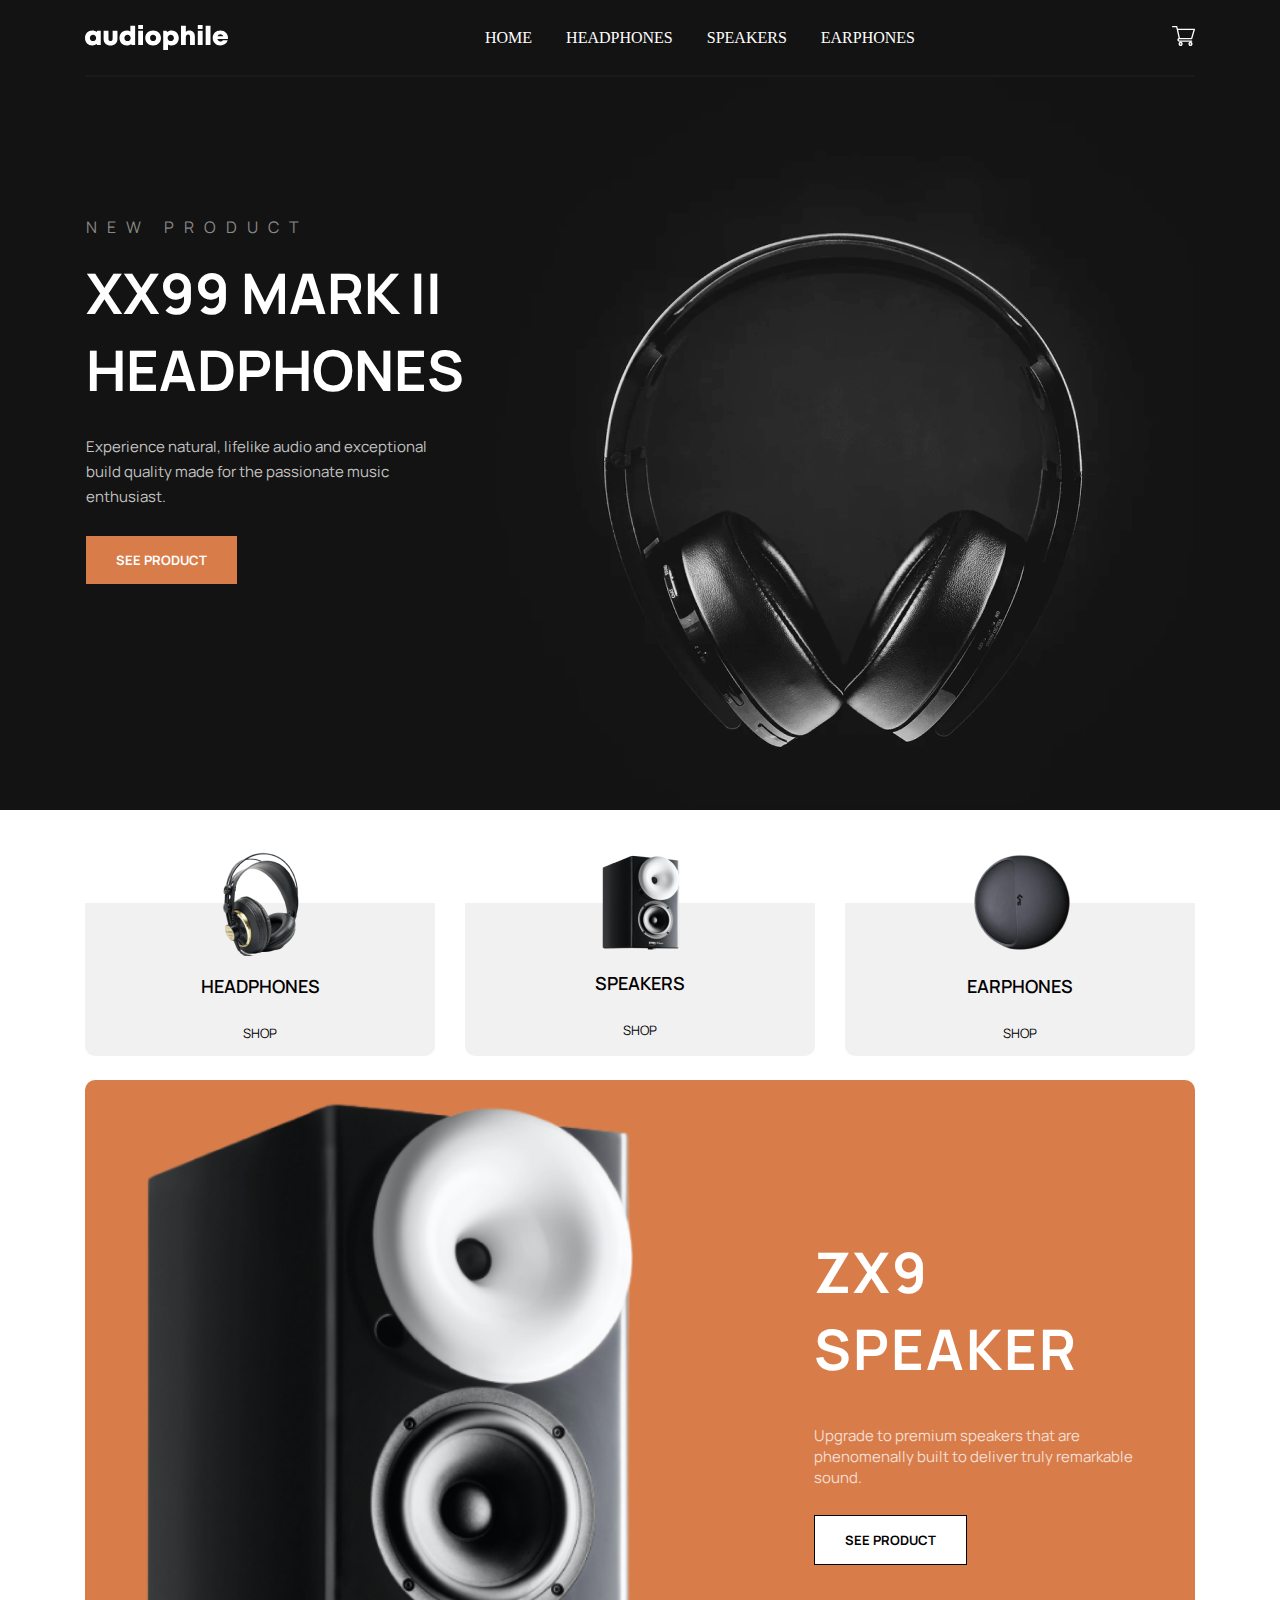
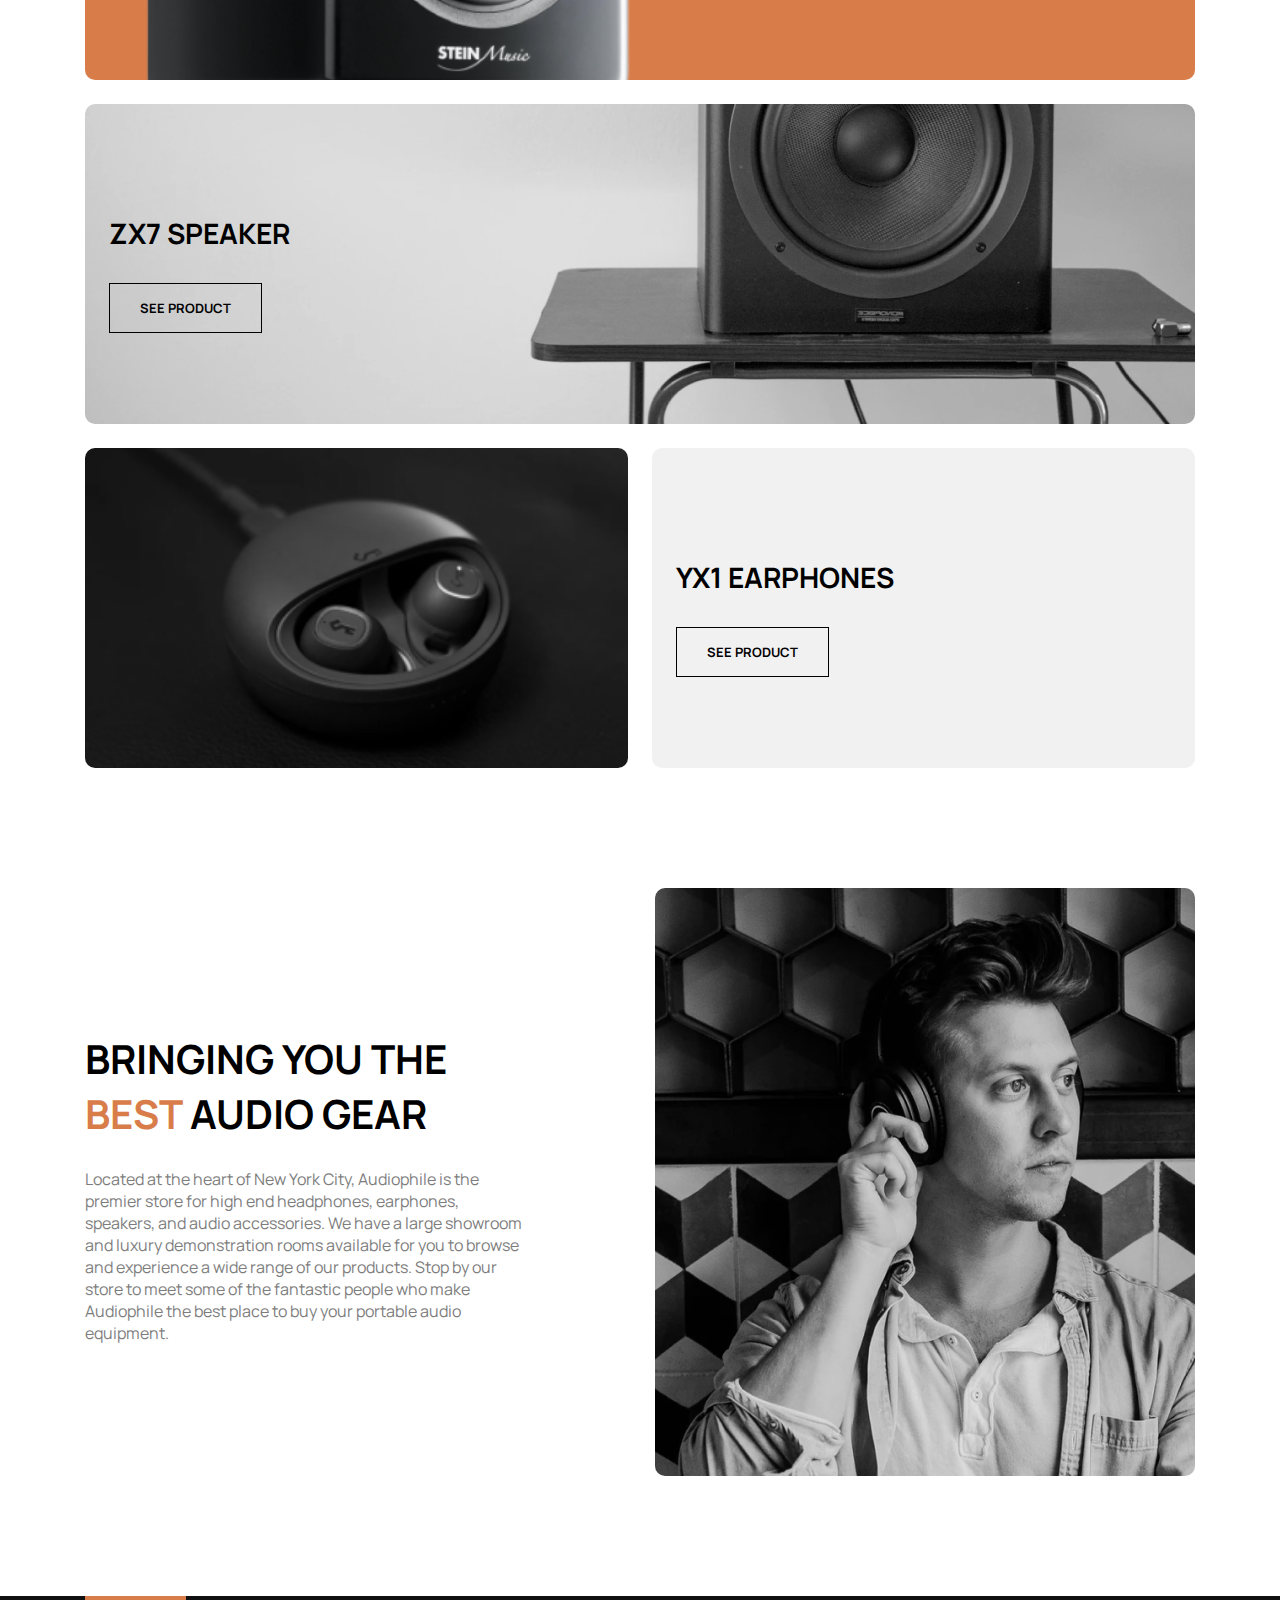
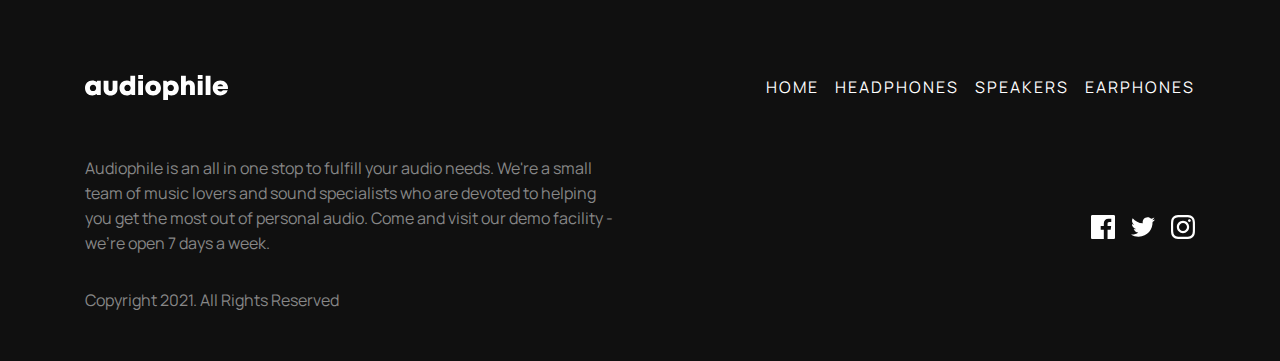
==== commit 933400f7: "font family, asezarea  in pagina, nav-bar, v. desk" ====
--- a/index.html
+++ b/index.html
@@ -66,14 +66,23 @@
           </svg>
         </a>
       </header>
-      <section class="main-product">
-        <p class="new-product">NEW PRODUCT</p>
-        <h1 class="headphone-h1">XX99 MARK II HEADPHONES</h1>
-        <p class="product-description">
-          Experience natural, lifelike audio and exceptional build quality made
-          for the passionate music enthusiast.
-        </p>
-        <button type="button" class="button-see-product">SEE PRODUCT</button>
+      <section class="main-container">
+        <section class="main-product">
+          <p class="new-product">NEW PRODUCT</p>
+          <h1 class="headphone-h1">XX99 MARK II HEADPHONES</h1>
+          <p class="product-description">
+            Experience natural, lifelike audio and exceptional build quality
+            made for the passionate music enthusiast.
+          </p>
+          <a href="xx99-mark-2.html"
+            ><button type="button" class="button-see-product">
+              SEE PRODUCT
+            </button></a
+          >
+        </section>
+        <section class="main-product-image">
+          <img src="images/desktop/main-image.png" alt="" />
+        </section>
       </section>
     </section>
     <section class="main-nav-section">
@@ -85,9 +94,11 @@
         />
         <p class="product-nav-title">HEADPHONES</p>
         <section class="go-shop">
-          <button type="button" class="shop">
-            SHOP <i class="fa-solid fa-greater-than greather-than"></i>
-          </button>
+          <a href="headphones.html"
+            ><button type="button" class="shop">
+              SHOP
+              <i class="fa-solid fa-greater-than greather-than"></i></button
+          ></a>
         </section>
       </section>
       <section class="presentation-images grey-bg">
@@ -98,9 +109,11 @@
         />
         <p class="product-nav-title">SPEAKERS</p>
         <section class="go-shop">
-          <button type="button" class="shop">
-            SHOP <i class="fa-solid fa-greater-than greather-than"></i>
-          </button>
+          <a href="speakers.html"
+            ><button type="button" class="shop">
+              SHOP
+              <i class="fa-solid fa-greater-than greather-than"></i></button
+          ></a>
         </section>
       </section>
       <section class="presentation-images grey-bg">
@@ -111,9 +124,11 @@
         />
         <p class="product-nav-title">EARPHONES</p>
         <section class="go-shop">
-          <button type="button" class="shop">
-            SHOP <i class="fa-solid fa-greater-than greather-than"></i>
-          </button>
+          <a href="earphones.html"
+            ><button type="button" class="shop">
+              SHOP
+              <i class="fa-solid fa-greater-than greather-than"></i></button
+          ></a>
         </section>
       </section>
     </section>
@@ -125,17 +140,21 @@
           Upgrade to premium speakers that are phenomenally built to deliver
           truly remarkable sound.
         </p>
-        <button type="button" class="button-see-product black-button">
-          SEE PRODUCT
-        </button>
+        <a href="zx9-speaker.html"
+          ><button type="button" class="button-see-product black-button">
+            SEE PRODUCT
+          </button></a
+        >
       </section>
     </section>
     <section class="zx7-speaker">
       <section class="zx7-description">
         <h1>ZX7 SPEAKER</h1>
-        <button type="button" class="button-see-product opacity-button">
-          SEE PRODUCT
-        </button>
+        <a href="zx7-speaker.html"
+          ><button type="button" class="button-see-product opacity-button">
+            SEE PRODUCT
+          </button></a
+        >
       </section>
       <section class="zx7-image"></section>
     </section>
@@ -143,9 +162,11 @@
       <section class="yx1-image"></section>
       <section class="yx1-see-product">
         <h1>YX1 EARPHONES</h1>
-        <button type="button" class="button-see-product opacity-button">
-          SEE PRODUCT
-        </button>
+        <a href="yx1-earphones.html"
+          ><button type="button" class="button-see-product opacity-button">
+            SEE PRODUCT
+          </button></a
+        >
       </section>
     </section>
     <section class="best-audio-gear">
@@ -252,5 +273,52 @@
         </section>
       </section>
     </section>
+    <section class="main-nav-section" id="menu">
+      <section class="presentation-images grey-bg">
+        <img
+          class="headphone"
+          src="/images/mobile/headphones.png"
+          alt="headphones"
+        />
+        <p class="product-nav-title">HEADPHONES</p>
+        <section class="go-shop">
+          <a href="headphones.html"
+            ><button type="button" class="shop">
+              SHOP
+              <i class="fa-solid fa-greater-than greather-than"></i></button
+          ></a>
+        </section>
+      </section>
+      <section class="presentation-images grey-bg">
+        <img
+          class="speakers"
+          src="/images/mobile/speakers.png"
+          alt="headphones"
+        />
+        <p class="product-nav-title">SPEAKERS</p>
+        <section class="go-shop">
+          <a href="speakers.html"
+            ><button type="button" class="shop">
+              SHOP
+              <i class="fa-solid fa-greater-than greather-than"></i></button
+          ></a>
+        </section>
+      </section>
+      <section class="presentation-images grey-bg">
+        <img
+          class="earphones"
+          src="/images/mobile/earphones.png"
+          alt="headphones"
+        />
+        <p class="product-nav-title">EARPHONES</p>
+        <section class="go-shop">
+          <a href="earphones.html"
+            ><button type="button" class="shop">
+              SHOP
+              <i class="fa-solid fa-greater-than greather-than"></i></button
+          ></a>
+        </section>
+      </section>
+    </section>
   </body>
 </html>
--- a/styles/main.mobile.css
+++ b/styles/main.mobile.css
@@ -1,3 +1,5 @@
+@import url("https://fonts.googleapis.com/css2?family=Manrope:wght@300;400;500;600;700&family=Philosopher&family=Source+Code+Pro&display=swap");
+@import url("https://fonts.googleapis.com/css2?family=Manrope:wght@300;400;500;600;700&family=Philosopher&family=Source+Code+Pro&display=swap");
 body {
   margin: 0;
 }
@@ -11,6 +13,7 @@
     height: 654px;
     gap: 48px;
     justify-content: space-evenly;
+    align-items: center;
   }
   .footer .links-with-text {
     display: flex;
@@ -19,27 +22,81 @@
     justify-content: space-between;
     height: 592px;
   }
-  .footer .links-with-text .orange-footer-line {
+  .footer .social-media-links {
+    display: flex;
+    justify-content: center;
+    gap: 16px;
+  }
+  .footer p {
+    margin: 24px;
+  }
+  .footer-links {
+    display: flex;
+    flex-direction: column;
+    gap: 16px;
+  }
+  .footer-links a {
+    text-decoration: none;
+    color: white;
+  }
+  .orange-footer-line {
     width: 101px;
     height: 4px;
     background-color: #d87d4a;
   }
-  .footer .social-media-links {
-    display: flex;
-    justify-content: center;
-    gap: 16px;
-  }
-  .footer p {
-    margin: 24px;
+}
+@media (width > 1080px) {
+  .footer {
+    font-family: "Manrope", sans-serif;
+    line-height: 25px;
+    background-color: #101010;
+    text-align: center;
+    display: flex;
+    flex-direction: column;
+    height: 365px;
+  }
+  .footer .orange-footer-line {
+    margin: 0px auto;
+    width: 1110px;
+    height: 4px;
+    background: linear-gradient(to right, #d87d4a 0px, #d87d4a 101px, #101010 101px, #101010 1110px);
+  }
+  .footer .links-with-text {
+    display: flex;
+    align-items: flex-start;
+    justify-content: space-between;
+    width: 1110px;
+    height: 25px;
+    margin: 75px auto 0px;
+    letter-spacing: 2px;
   }
   .footer-links {
     display: flex;
-    flex-direction: column;
     gap: 16px;
   }
   .footer-links a {
     text-decoration: none;
     color: white;
+  }
+  .footer-description-and-social {
+    display: flex;
+    justify-content: space-between;
+    width: 1110px;
+    margin: auto;
+  }
+  .footer-description-and-social .footer-text {
+    display: flex;
+    flex-direction: column;
+    justify-content: space-between;
+    width: 540px;
+    height: 181px;
+    text-align: left;
+    color: #878787;
+  }
+  .footer-description-and-social .social-media-links {
+    display: flex;
+    align-items: center;
+    gap: 16px;
   }
 }
 @media (width < 620px) {
@@ -59,27 +116,84 @@
     color: #d87d4a;
   }
 }
-@media (width < 620px) {
-  .header {
-    position: relative;
-    width: 100%;
-    background-color: #000000;
-    display: flex;
-    flex-direction: column;
-  }
+@media (width > 1080px) {
+  .best-audio-gear {
+    display: flex;
+    flex-direction: row-reverse;
+    align-items: center;
+    margin: 120px auto;
+    text-align: left;
+    width: 1110px;
+    gap: 30px;
+  }
+  .best-audio-gear .best-audio-bg {
+    background-image: url(/images/desktop/huy-with-headphones-desktop.png);
+    width: 50%;
+    height: 588px;
+    background-size: cover;
+    border-radius: 10px;
+  }
+  .best-audio-gear .best-audio-description {
+    width: 50%;
+    margin-left: 0px;
+  }
+  .best-audio-gear .best-audio-description h1 {
+    width: 445px;
+    font-size: 40px;
+    font-family: "Manrope", sans-serif;
+  }
+  .best-audio-gear .best-audio-description .orange-h1-text {
+    color: #d87d4a;
+  }
+  .best-audio-gear .best-audio-description p {
+    color: #7d7d7d;
+    width: 445px;
+    font-family: "Manrope", sans-serif;
+  }
+}
+.header {
+  position: relative;
+  width: 100%;
+  background-color: #000000;
+  display: flex;
+  flex-direction: column;
+}
+
+.mobile-header {
+  display: flex;
+  justify-content: space-around;
+  align-items: center;
+  width: 100%;
+  border-bottom: 2px solid rgba(255, 255, 255, 0.03);
+  padding: 25px 0px;
+}
+.mobile-header .nav-links {
+  display: none;
+}
+.mobile-header .fa-bars {
+  color: white;
+}
+.mobile-header #menu {
+  margin-top: 32px;
+}
+
+@media (width > 620px) {
   .mobile-header {
-    display: flex;
-    justify-content: space-around;
-    align-items: center;
-    width: 100vw;
-    border-bottom: 2px solid rgba(255, 255, 255, 0.03);
-    padding: 25px 0px;
-  }
-  .mobile-header .fa-bars {
+    width: 1110px;
+    margin: auto;
+    display: flex;
+    justify-content: space-between;
+  }
+  .mobile-header .nav-links {
+    display: flex;
+    gap: 34px;
+  }
+  .mobile-header .nav-links a {
+    text-decoration: none;
     color: white;
   }
-  .mobile-header #menu {
-    margin-top: 32px;
+  .mobile-header .nav-links a:hover {
+    color: #d87d4a;
   }
 }
 @media (width < 620px) {
@@ -97,9 +211,6 @@
     display: flex;
     flex-direction: column;
     align-items: center;
-  }
-  .main-nav-section .presentation-images .headphone {
-    border-radius: 40%;
   }
   .main-nav-section .presentation-images .go-shop .shop {
     border: none;
@@ -112,14 +223,98 @@
     color: #d87d4a;
   }
 }
+@media (width > 1080px) {
+  .main-nav-section {
+    display: flex;
+    gap: 30px;
+    margin: auto;
+    justify-content: center;
+    align-items: center;
+    width: 1110px;
+  }
+  .main-nav-section .grey-bg {
+    border-radius: 10px;
+    background: linear-gradient(to bottom, white 0%, white 25%, #f1f1f1 25%, #f1f1f1 100%);
+    width: 350px;
+    height: 204px;
+  }
+  .main-nav-section .presentation-images {
+    display: flex;
+    flex-direction: column;
+    align-items: center;
+  }
+  .product-nav-title {
+    font-family: "Manrope", sans-serif;
+    font-size: 18px;
+    font-weight: 600;
+  }
+  .shop {
+    vertical-align: middle;
+    font-family: "Manrope", sans-serif;
+    font-size: 13px;
+    border: none;
+    background-color: rgba(255, 255, 255, 0);
+  }
+  .shop:hover {
+    color: #d87d4a;
+  }
+  .greather-than {
+    vertical-align: middle;
+    width: 30px;
+    height: 30px;
+    font-size: 25px;
+    color: #d87d4a;
+    font-family: "Manrope", sans-serif;
+  }
+}
 #menu {
   display: none;
-  margin-top: 32px;
-  position: absolute;
-  width: 100vw;
-  background: rgb(255, 255, 255);
-  border-radius: 10px;
-  z-index: 1;
+}
+
+@media (width < 620px) {
+  #menu {
+    display: none;
+    top: 115px;
+    position: absolute;
+    width: 100%;
+    background: rgb(255, 255, 255);
+    border-radius: 10px;
+    z-index: 1;
+  }
+}
+.button-see-product {
+  font-family: "Manrope", sans-serif;
+  font-weight: 700;
+  font-size: 13px;
+  padding: 15px 30px;
+  color: white;
+  background-color: #d87d4a;
+  border: none;
+  margin-top: 12px;
+}
+.button-see-product:hover {
+  background-color: #fbaf85;
+}
+
+.button-see-product.black-button {
+  background-color: #ffffff;
+  color: black;
+  border: 1px solid black;
+}
+.button-see-product.black-button:hover {
+  color: #ffffff;
+  background-color: black;
+}
+
+.opacity-button {
+  border: 1px solid black;
+  background-color: rgba(0, 0, 0, 0);
+  color: #000000;
+  margin-left: 24px;
+}
+.opacity-button:hover {
+  background-color: #000000;
+  color: white;
 }
 
 @media (width < 620px) {
@@ -156,16 +351,6 @@
     width: 75%;
     margin-top: -12px;
   }
-  .button-see-product {
-    padding: 15px 30px;
-    color: white;
-    background-color: #d87d4a;
-    border: none;
-    margin-top: 12px;
-  }
-  .button-see-product:hover {
-    background-color: #fbaf85;
-  }
   .zx9-speaker {
     height: 600px;
     display: flex;
@@ -179,11 +364,13 @@
     justify-content: space-evenly;
     padding: 50px 20px;
   }
+  .zx9-speaker .zx9-image {
+    background-image: url(/images/mobile/speakers-bigger.png);
+    width: 172px;
+    height: 207px;
+  }
   .zx9-speaker .main-title {
     font-size: 36px;
-  }
-  .zx9-speaker .black-button {
-    background-color: #000000;
   }
   .zx7-speaker {
     display: flex;
@@ -198,16 +385,6 @@
   }
   .zx7-speaker h1 {
     margin-left: 24px;
-  }
-  .opacity-button {
-    border: 1px solid black;
-    background-color: rgba(0, 0, 0, 0);
-    color: #000000;
-    margin-left: 24px;
-  }
-  .opacity-button:hover {
-    background-color: #000000;
-    color: white;
   }
   .yx1-earphones {
     margin: 0px 24px;
@@ -233,4 +410,7 @@
   .yx1-earphones .yx1-see-product h1 {
     margin-left: 24px;
   }
+  .main-product-image {
+    display: none;
+  }
 }/*# sourceMappingURL=main.mobile.css.map */--- a/styles/main.desktop.css
+++ b/styles/main.desktop.css
@@ -1,3 +1,4 @@
+@import url("https://fonts.googleapis.com/css2?family=Manrope:wght@300;400;500;600;700&family=Philosopher&family=Source+Code+Pro&display=swap");
 @import url("https://fonts.googleapis.com/css2?family=Manrope:wght@300;400;500;600;700&family=Philosopher&family=Source+Code+Pro&display=swap");
 @import url("https://fonts.googleapis.com/css2?family=Manrope:wght@300;400;500;600;700&family=Philosopher&family=Source+Code+Pro&display=swap");
 body {
@@ -56,17 +57,18 @@
     height: 365px;
   }
   .footer .orange-footer-line {
-    margin-left: 165px;
-    width: 101px;
+    margin: 0px auto;
+    width: 1110px;
     height: 4px;
-    background-color: #d87d4a;
+    background: linear-gradient(to right, #d87d4a 0px, #d87d4a 101px, #101010 101px, #101010 1110px);
   }
   .footer .links-with-text {
     display: flex;
     align-items: flex-start;
     justify-content: space-between;
+    width: 1110px;
     height: 25px;
-    padding: 75px 165px 48px 165px;
+    margin: 75px auto 0px;
     letter-spacing: 2px;
   }
   .footer-links {
@@ -80,7 +82,8 @@
   .footer-description-and-social {
     display: flex;
     justify-content: space-between;
-    margin: 0px 165px;
+    width: 1110px;
+    margin: auto;
   }
   .footer-description-and-social .footer-text {
     display: flex;
@@ -119,8 +122,9 @@
     display: flex;
     flex-direction: row-reverse;
     align-items: center;
-    margin: 120px 24px;
+    margin: 120px auto;
     text-align: left;
+    width: 1110px;
     gap: 30px;
   }
   .best-audio-gear .best-audio-bg {
@@ -131,8 +135,8 @@
     border-radius: 10px;
   }
   .best-audio-gear .best-audio-description {
-    width: calc(50% - 165px);
-    margin-left: 165px;
+    width: 50%;
+    margin-left: 0px;
   }
   .best-audio-gear .best-audio-description h1 {
     width: 445px;
@@ -150,7 +154,7 @@
 }
 .header {
   position: relative;
-  width: 100vw;
+  width: 100%;
   background-color: #000000;
   display: flex;
   flex-direction: column;
@@ -160,7 +164,7 @@
   display: flex;
   justify-content: space-around;
   align-items: center;
-  width: 99vw;
+  width: 100%;
   border-bottom: 2px solid rgba(255, 255, 255, 0.03);
   padding: 25px 0px;
 }
@@ -176,7 +180,10 @@
 
 @media (width > 620px) {
   .mobile-header {
-    width: 98vw;
+    width: 1110px;
+    margin: auto;
+    display: flex;
+    justify-content: space-between;
   }
   .mobile-header .nav-links {
     display: flex;
@@ -217,11 +224,14 @@
     color: #d87d4a;
   }
 }
-@media (width > 620px) {
+@media (width > 1080px) {
   .main-nav-section {
     display: flex;
     gap: 30px;
+    margin: auto;
     justify-content: center;
+    align-items: center;
+    width: 1110px;
   }
   .main-nav-section .grey-bg {
     border-radius: 10px;
@@ -258,24 +268,16 @@
     font-family: "Manrope", sans-serif;
   }
 }
+#menu {
+  display: none;
+}
+
 @media (width < 620px) {
   #menu {
     display: none;
-    margin-top: 32px;
+    top: 115px;
     position: absolute;
-    width: 100vw;
-    background: rgb(255, 255, 255);
-    border-radius: 10px;
-    z-index: 1;
-  }
-}
-@media (width > 620px) {
-  #menu {
-    display: flex;
-    visibility: hidden;
-    margin-top: 32px;
-    position: absolute;
-    width: 100vw;
+    width: 100%;
     background: rgb(255, 255, 255);
     border-radius: 10px;
     z-index: 1;
@@ -319,6 +321,7 @@
 @media (width > 1080px) {
   body {
     margin: 0px;
+    background: #ffffff;
   }
   .icon {
     display: none;
@@ -326,20 +329,22 @@
   .main-section {
     display: flex;
     flex-direction: column;
-    background-image: url(/images/mobile/image-header.jpg);
-    background-color: rgba(17, 17, 17, 0.9647058824);
-    background-size: 100vw;
-    background-repeat: no-repeat;
+    background-color: #131313;
     color: white;
     height: 100%;
-    margin-bottom: 42px;
+    margin: 0px auto 42px;
+  }
+  .main-container {
+    display: flex;
+    width: 1110px;
+    margin: auto;
   }
   .main-product {
     display: flex;
     flex-direction: column;
-    width: 400px;
+    width: 398px;
     align-items: flex-start;
-    margin: 123px 24px 110px 24px;
+    margin: 123px auto;
   }
   .main-product .new-product {
     letter-spacing: 10px;
@@ -372,15 +377,15 @@
   .zx9-speaker {
     display: flex;
     flex-direction: row;
+    width: 1110px;
+    margin: 24px auto;
     height: 600px;
     align-items: center;
     text-align: left;
     background-color: #d87d4a;
-    margin: 24px;
     border-radius: 10px;
     color: white;
     justify-content: space-evenly;
-    padding: 50px 20px 0px 20px;
   }
   .zx9-speaker .zx9-image {
     background-image: url(/images/desktop/zx9-desktop.png);
@@ -395,7 +400,7 @@
   .zx9-speaker .zx9-description p {
     font-size: 15px;
     font-family: "Manrope", sans-serif;
-    color: #F5DED2;
+    color: #f5ded2;
   }
   .zx9-speaker .zx9-description .main-title {
     font-size: 56px;
@@ -411,7 +416,8 @@
     background-repeat: no-repeat;
     height: 100%;
     align-items: center;
-    margin: 24px 24px;
+    margin: 24px auto;
+    width: 1110px;
     border-radius: 10px;
   }
   .zx7-speaker .zx7-image {
@@ -439,7 +445,8 @@
     color: white;
   }
   .yx1-earphones {
-    margin: 0px 24px;
+    margin: 0px auto;
+    width: 1110px;
     display: flex;
     gap: 24px;
   }
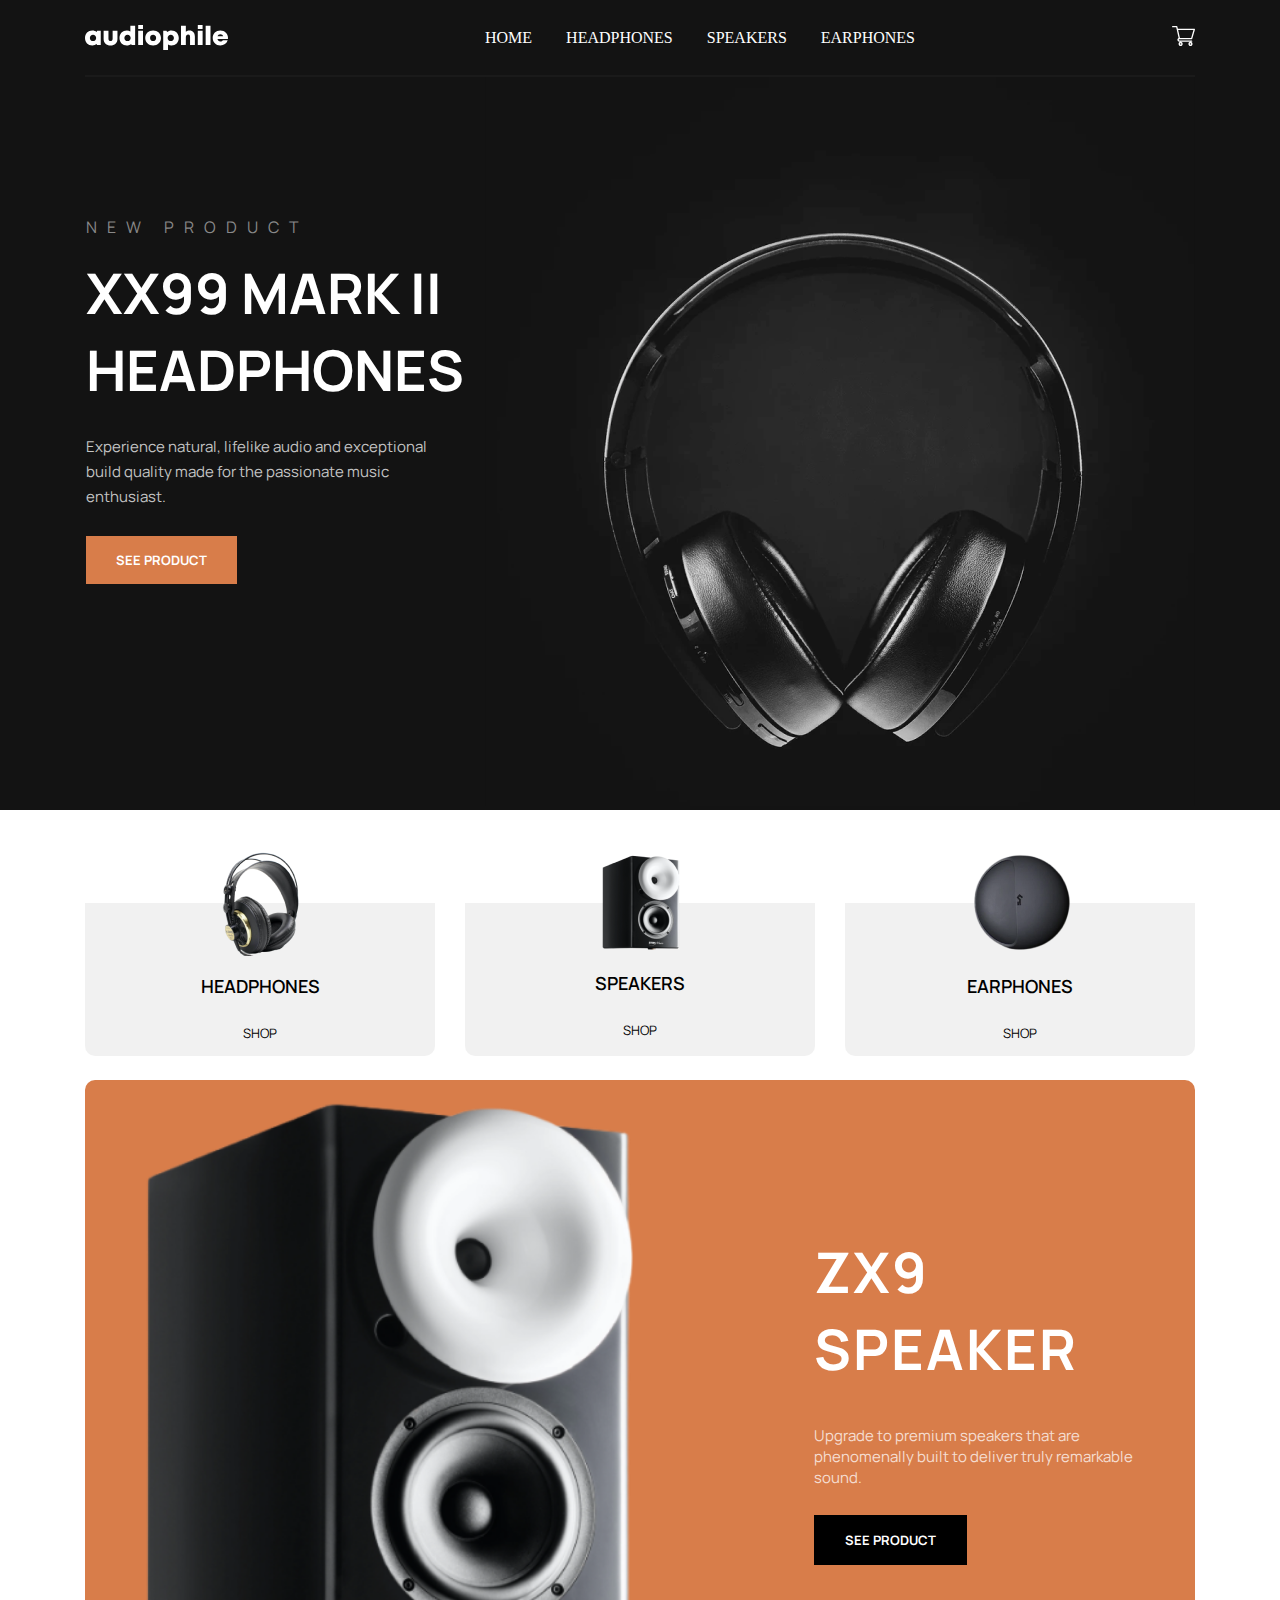
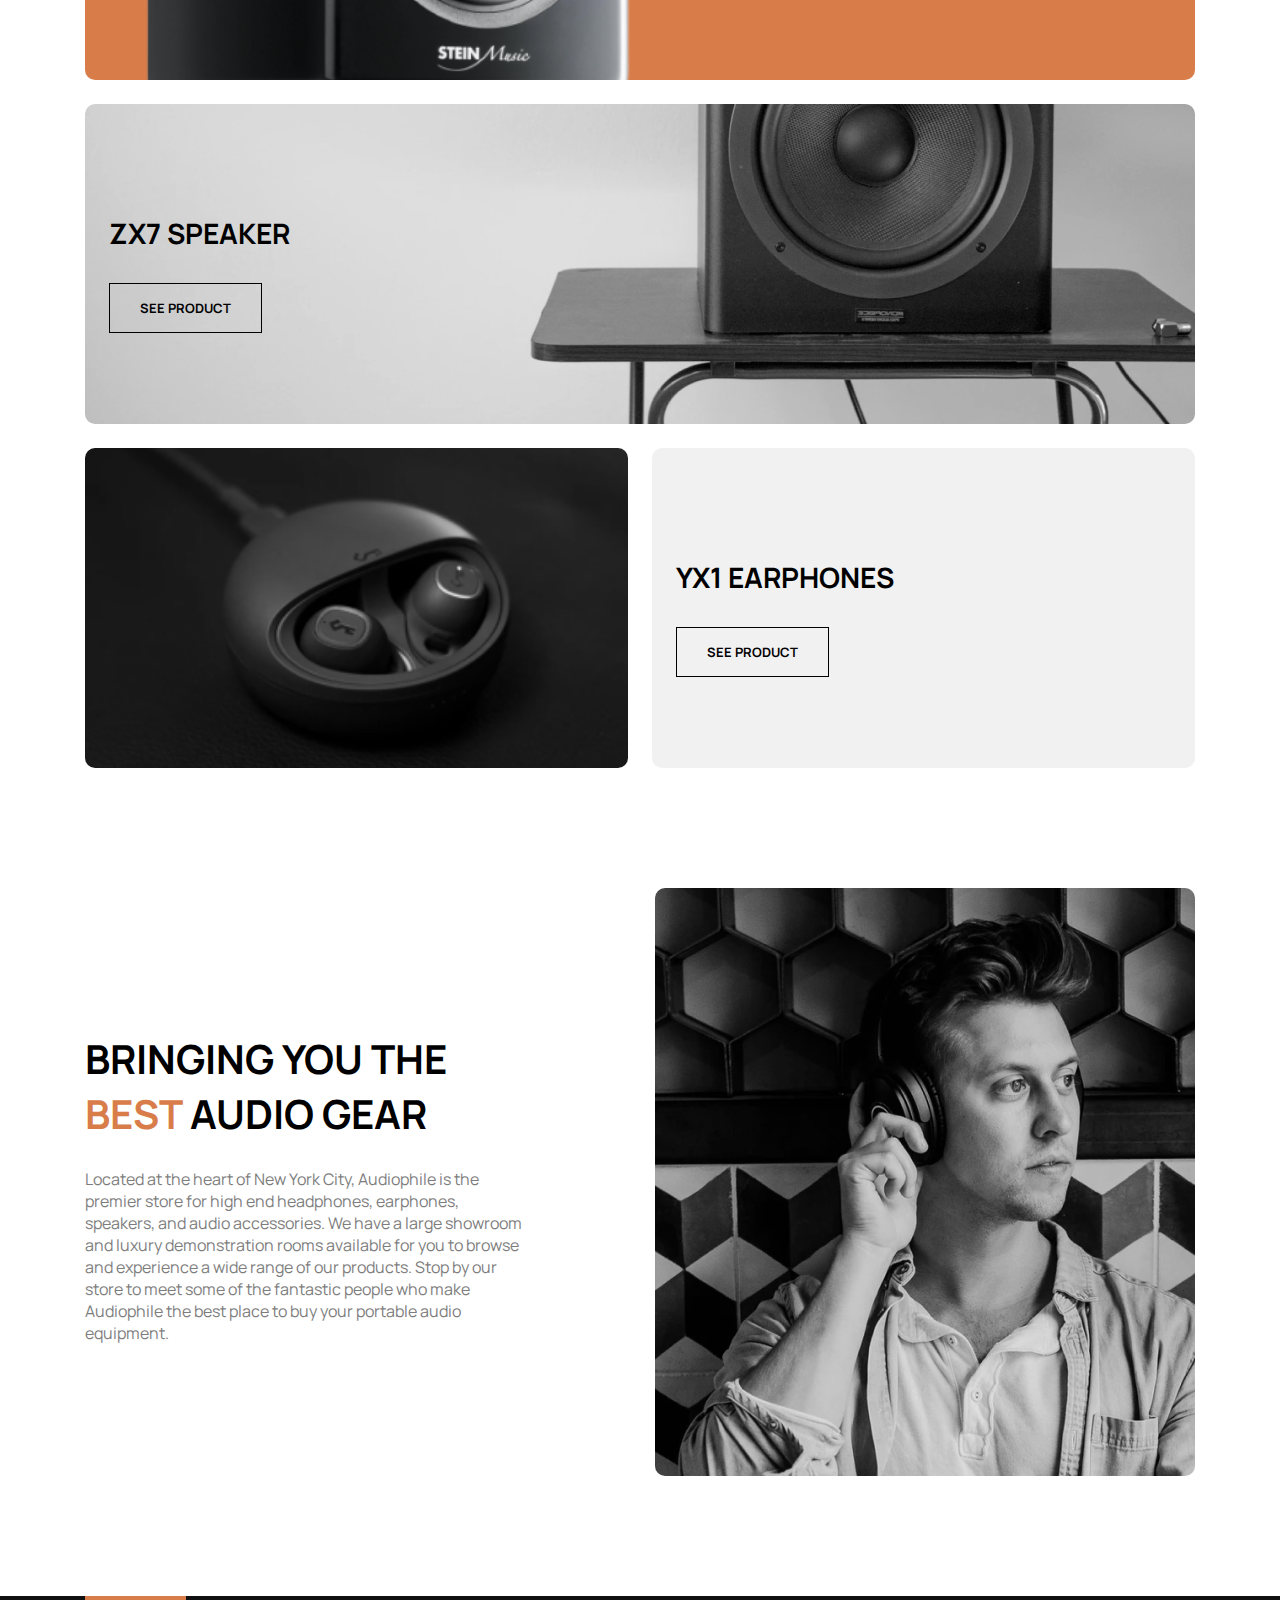
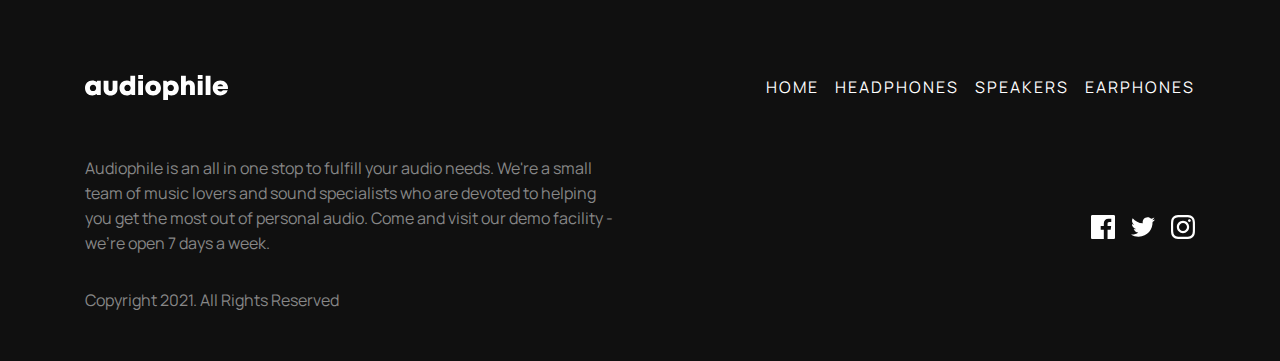
==== commit 0235e29b: "paginile product detail sunt gata + retusuri" ====
--- a/index.html
+++ b/index.html
@@ -232,6 +232,7 @@
               xmlns="http://www.w3.org/2000/svg"
             >
               <path
+                class="hover-color"
                 id="Path"
                 d="M22.675 0H1.325C0.593 0 0 0.593 0 1.325V22.676C0 23.407 0.593 24 1.325 24H12.82V14.706H9.692V11.084H12.82V8.413C12.82 5.313 14.713 3.625 17.479 3.625C18.804 3.625 19.942 3.724 20.274 3.768V7.008L18.356 7.009C16.852 7.009 16.561 7.724 16.561 8.772V11.085H20.148L19.681 14.707H16.561V24H22.677C23.407 24 24 23.407 24 22.675V1.325C24 0.593 23.407 0 22.675 0Z"
                 fill="white"
@@ -247,6 +248,7 @@
               xmlns="http://www.w3.org/2000/svg"
             >
               <path
+                class="hover-color"
                 id="Path"
                 d="M24 2.55705C23.117 2.94905 22.168 3.21305 21.172 3.33205C22.189 2.72305 22.97 1.75805 23.337 0.608047C22.386 1.17205 21.332 1.58205 20.21 1.80305C19.313 0.846047 18.032 0.248047 16.616 0.248047C13.437 0.248047 11.101 3.21405 11.819 6.29305C7.728 6.08805 4.1 4.12805 1.671 1.14905C0.381 3.36205 1.002 6.25705 3.194 7.72305C2.388 7.69705 1.628 7.47605 0.965 7.10705C0.911 9.38805 2.546 11.522 4.914 11.997C4.221 12.185 3.462 12.229 2.69 12.081C3.316 14.037 5.134 15.46 7.29 15.5C5.22 17.123 2.612 17.848 0 17.54C2.179 18.937 4.768 19.752 7.548 19.752C16.69 19.752 21.855 12.031 21.543 5.10605C22.505 4.41105 23.34 3.54405 24 2.55705Z"
                 fill="white"
@@ -262,6 +264,7 @@
               xmlns="http://www.w3.org/2000/svg"
             >
               <path
+                class="hover-color"
                 id="Shape"
                 fill-rule="evenodd"
                 clip-rule="evenodd"
--- a/styles/main.mobile.css
+++ b/styles/main.mobile.css
@@ -77,6 +77,9 @@
   .footer-links a {
     text-decoration: none;
     color: white;
+  }
+  .footer-links a:hover {
+    color: #d87d4a;
   }
   .footer-description-and-social {
     display: flex;
@@ -97,6 +100,9 @@
     display: flex;
     align-items: center;
     gap: 16px;
+  }
+  .footer-description-and-social .social-media-links a .hover-color:hover {
+    fill: #d87d4a;
   }
 }
 @media (width < 620px) {
@@ -249,6 +255,7 @@
     font-weight: 600;
   }
   .shop {
+    cursor: pointer;
     vertical-align: middle;
     font-family: "Manrope", sans-serif;
     font-size: 13px;
@@ -291,19 +298,21 @@
   background-color: #d87d4a;
   border: none;
   margin-top: 12px;
+  cursor: pointer;
 }
 .button-see-product:hover {
   background-color: #fbaf85;
 }
 
 .button-see-product.black-button {
-  background-color: #ffffff;
-  color: black;
+  background-color: black;
+  color: white;
   border: 1px solid black;
 }
 .button-see-product.black-button:hover {
+  border: 1px solid #4c4c4c;
   color: #ffffff;
-  background-color: black;
+  background-color: #4c4c4c;
 }
 
 .opacity-button {
--- a/styles/main.desktop.css
+++ b/styles/main.desktop.css
@@ -79,6 +79,9 @@
     text-decoration: none;
     color: white;
   }
+  .footer-links a:hover {
+    color: #d87d4a;
+  }
   .footer-description-and-social {
     display: flex;
     justify-content: space-between;
@@ -98,6 +101,9 @@
     display: flex;
     align-items: center;
     gap: 16px;
+  }
+  .footer-description-and-social .social-media-links a .hover-color:hover {
+    fill: #d87d4a;
   }
 }
 @media (width < 620px) {
@@ -250,6 +256,7 @@
     font-weight: 600;
   }
   .shop {
+    cursor: pointer;
     vertical-align: middle;
     font-family: "Manrope", sans-serif;
     font-size: 13px;
@@ -292,19 +299,21 @@
   background-color: #d87d4a;
   border: none;
   margin-top: 12px;
+  cursor: pointer;
 }
 .button-see-product:hover {
   background-color: #fbaf85;
 }
 
 .button-see-product.black-button {
-  background-color: #ffffff;
-  color: black;
+  background-color: black;
+  color: white;
   border: 1px solid black;
 }
 .button-see-product.black-button:hover {
+  border: 1px solid #4c4c4c;
   color: #ffffff;
-  background-color: black;
+  background-color: #4c4c4c;
 }
 
 .opacity-button {
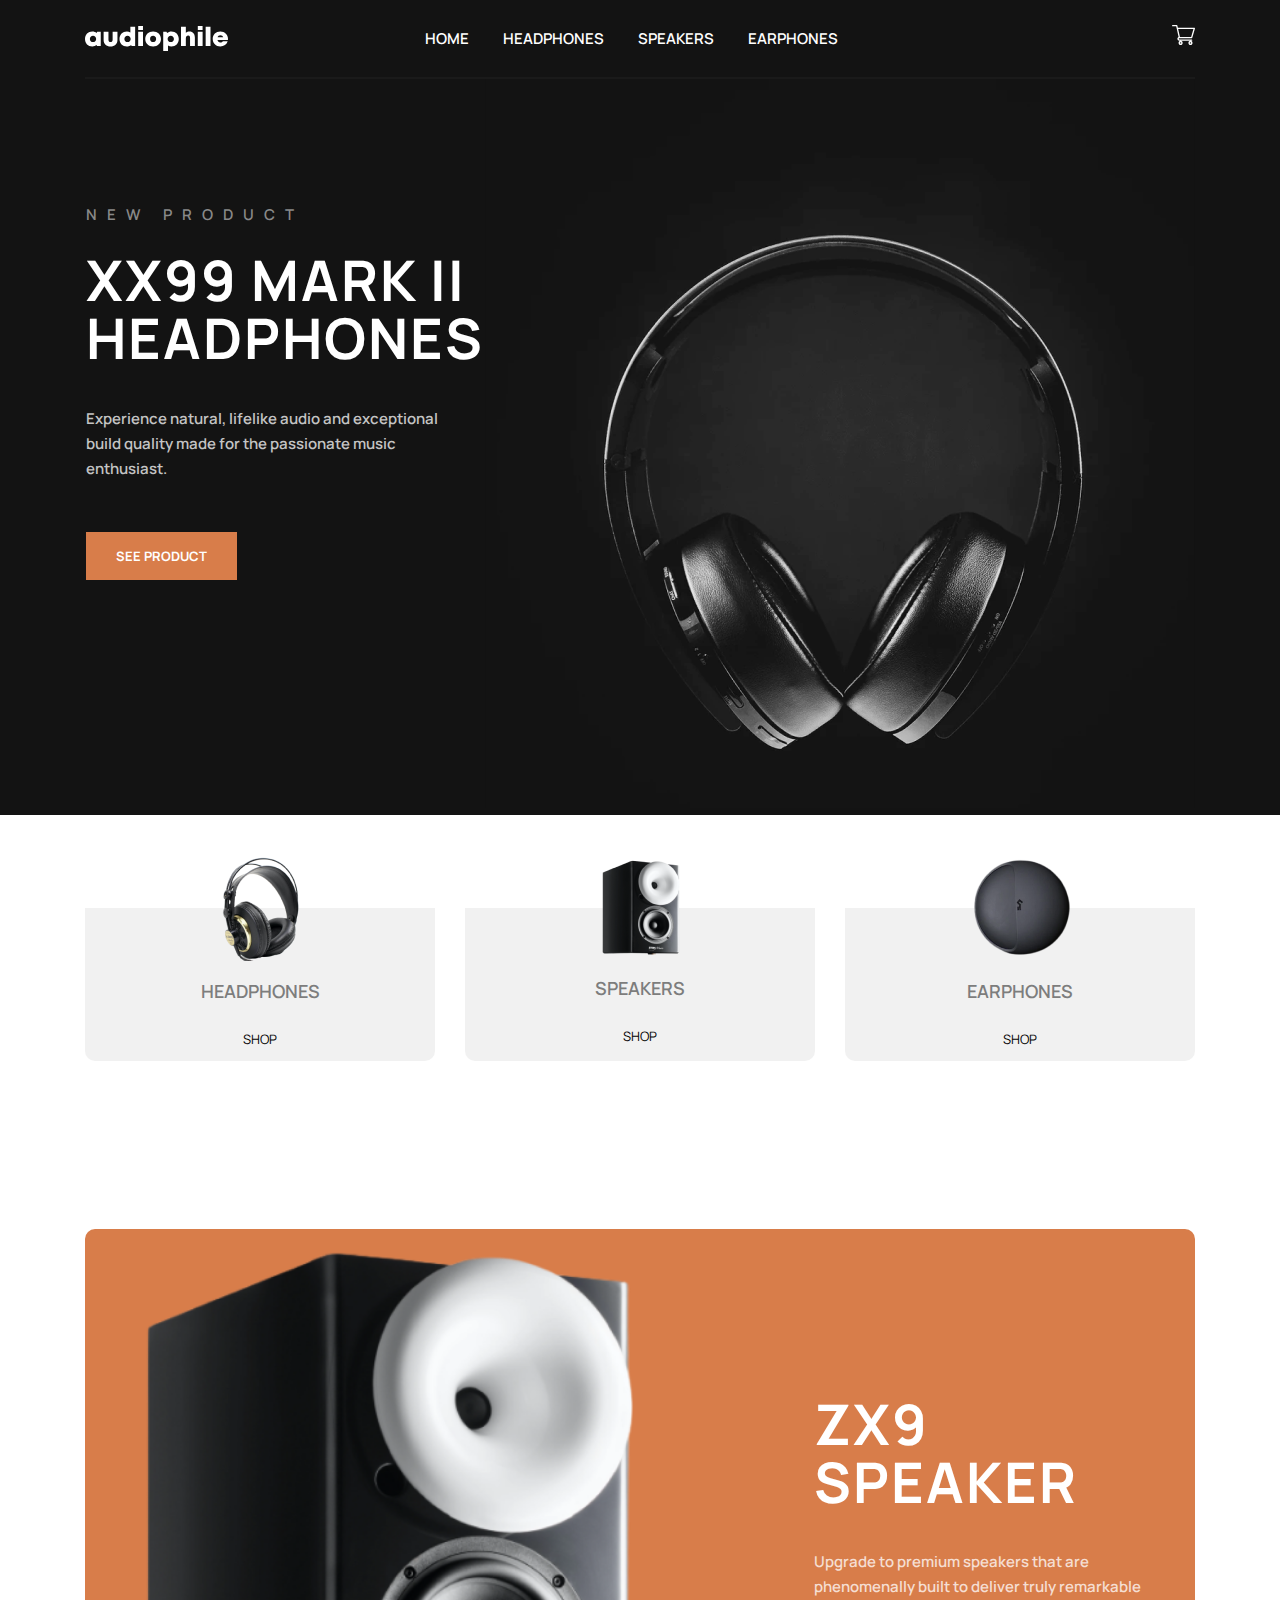
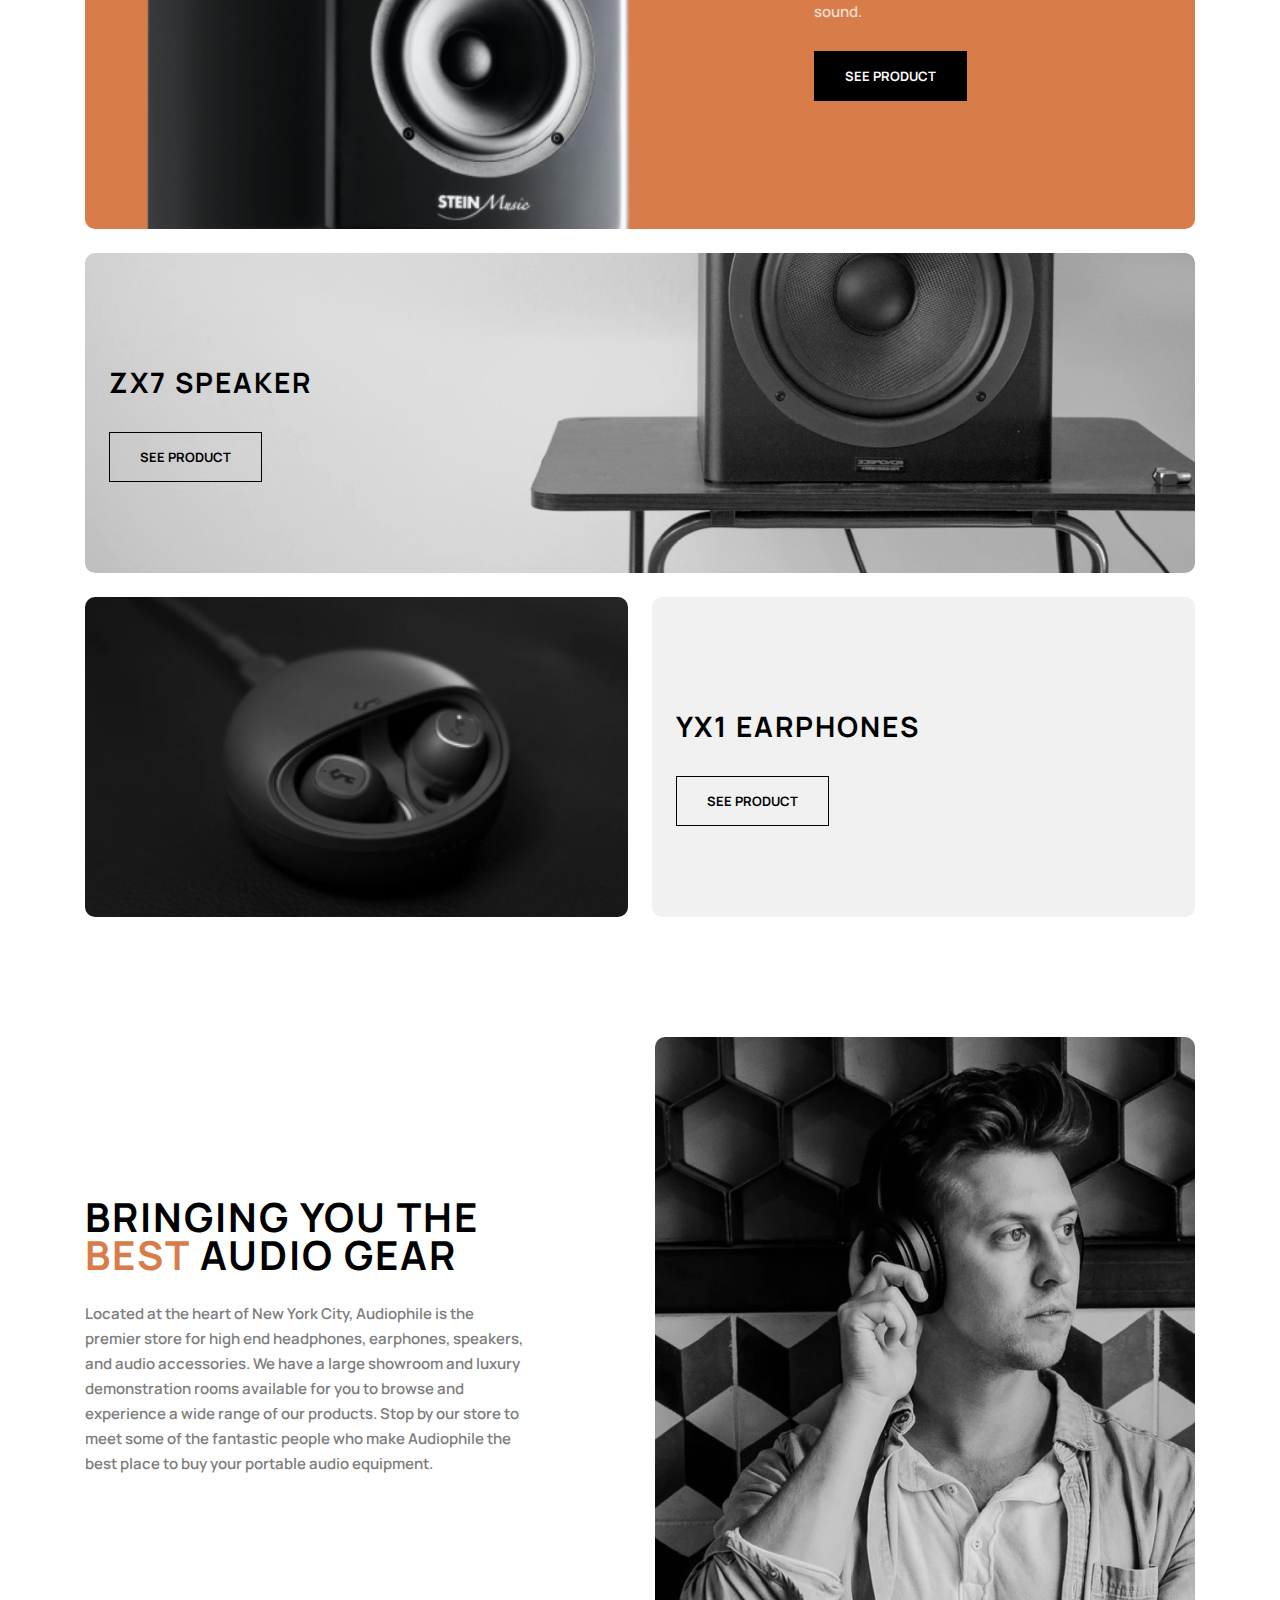
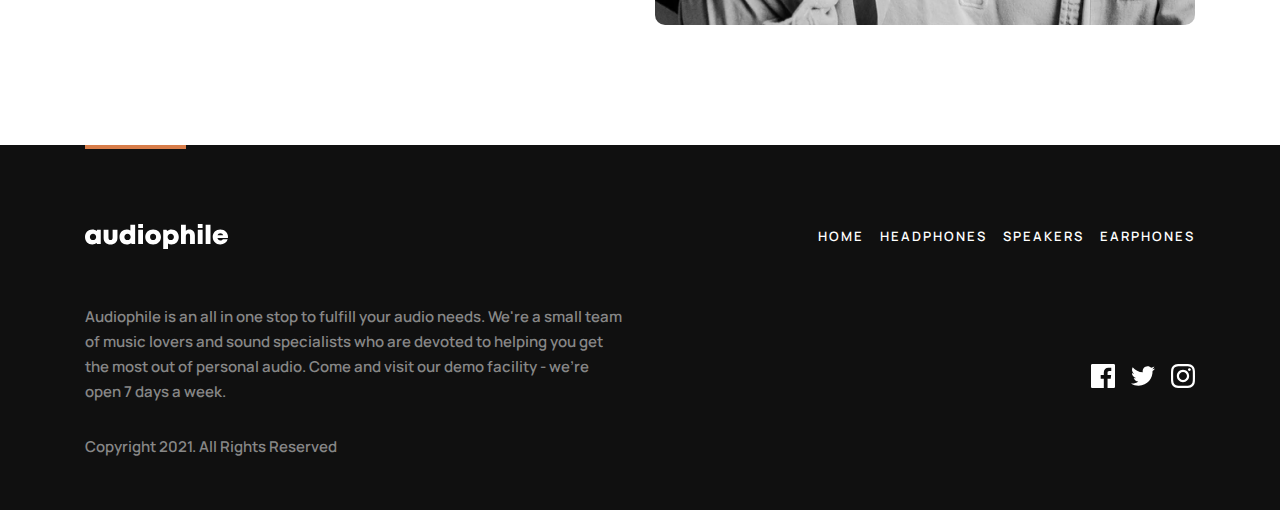
==== commit b4d83341: "am finalizat stilizarea textului si mod. margins" ====
--- a/index.html
+++ b/index.html
@@ -68,7 +68,9 @@
       </header>
       <section class="main-container">
         <section class="main-product">
-          <p class="new-product">NEW PRODUCT</p>
+          <p class="new-product">
+            NEW PRO<span class="orange-h1-text">DUC</span>T
+          </p>
           <h1 class="headphone-h1">XX99 MARK II HEADPHONES</h1>
           <p class="product-description">
             Experience natural, lifelike audio and exceptional build quality
@@ -135,7 +137,7 @@
     <section class="zx9-speaker">
       <section class="zx9-image"></section>
       <section class="zx9-description">
-        <h1 class="main-title">ZX9 SPEAKER</h1>
+        <h1 class="main-title h1">ZX9 <br />SPEAKER</h1>
         <p>
           Upgrade to premium speakers that are phenomenally built to deliver
           truly remarkable sound.
@@ -149,7 +151,7 @@
     </section>
     <section class="zx7-speaker">
       <section class="zx7-description">
-        <h1>ZX7 SPEAKER</h1>
+        <h1 class="h4">ZX7 SPEAKER</h1>
         <a href="zx7-speaker.html"
           ><button type="button" class="button-see-product opacity-button">
             SEE PRODUCT
@@ -161,7 +163,7 @@
     <section class="yx1-earphones">
       <section class="yx1-image"></section>
       <section class="yx1-see-product">
-        <h1>YX1 EARPHONES</h1>
+        <h1 class="h4">YX1 EARPHONES</h1>
         <a href="yx1-earphones.html"
           ><button type="button" class="button-see-product opacity-button">
             SEE PRODUCT
@@ -172,7 +174,7 @@
     <section class="best-audio-gear">
       <section class="best-audio-bg"></section>
       <section class="best-audio-description">
-        <h1>
+        <h1 class="h4">
           BRINGING YOU THE <span class="orange-h1-text">BEST</span> AUDIO GEAR
         </h1>
         <p>
--- a/styles/main.mobile.css
+++ b/styles/main.mobile.css
@@ -4,7 +4,7 @@
   margin: 0;
 }
 
-@media (width < 620px) {
+@media (width < 480px) {
   .footer {
     background-color: #101010;
     text-align: center;
@@ -105,7 +105,7 @@
     fill: #d87d4a;
   }
 }
-@media (width < 620px) {
+@media (width < 480px) {
   .best-audio-gear {
     display: flex;
     flex-direction: column;
@@ -118,7 +118,7 @@
     background-size: cover;
     border-radius: 10px;
   }
-  .best-audio-gear .orange-h1-text {
+  .orange-h1-text {
     color: #d87d4a;
   }
 }
@@ -183,7 +183,7 @@
   margin-top: 32px;
 }
 
-@media (width > 620px) {
+@media (width > 480px) {
   .mobile-header {
     width: 1110px;
     margin: auto;
@@ -193,6 +193,7 @@
   .mobile-header .nav-links {
     display: flex;
     gap: 34px;
+    width: 550px;
   }
   .mobile-header .nav-links a {
     text-decoration: none;
@@ -202,7 +203,14 @@
     color: #d87d4a;
   }
 }
-@media (width < 620px) {
+@media (width < 480px) {
+  .product-nav-title {
+    font-family: "Manrope", sans-serif;
+    font-weight: 600;
+    font-size: 15px;
+    letter-spacing: 1.07px;
+    color: #000000;
+  }
   .main-nav-section {
     display: flex;
     flex-direction: column;
@@ -221,6 +229,10 @@
   .main-nav-section .presentation-images .go-shop .shop {
     border: none;
     background-color: rgba(255, 255, 255, 0);
+    color: #7d7d7d;
+    font-family: "Manrope", sans-serif;
+    font-weight: 600;
+    font-size: 15px;
   }
   .main-nav-section .presentation-images .go-shop .shop:hover {
     color: #d87d4a;
@@ -278,7 +290,7 @@
   display: none;
 }
 
-@media (width < 620px) {
+@media (width < 480px) {
   #menu {
     display: none;
     top: 115px;
@@ -326,7 +338,77 @@
   color: white;
 }
 
-@media (width < 620px) {
+* body {
+  font-family: "Manrope", sans-serif;
+  font-weight: 600;
+  font-size: 15px;
+  line-height: 25px;
+  color: #7d7d7d;
+}
+
+.h1 {
+  font-size: 56px;
+  line-height: 58px;
+  letter-spacing: 2px;
+  color: #ffffff;
+  text-transform: uppercase;
+}
+
+.h2 {
+  font-size: 40px;
+  line-height: 44px;
+  letter-spacing: 1.5px;
+  color: #000000;
+  text-transform: uppercase;
+}
+
+.h3 {
+  font-size: 32px;
+  line-height: 36px;
+  letter-spacing: 1.15px;
+  color: #000000;
+  text-transform: uppercase;
+}
+
+.h4 {
+  font-size: 28px;
+  line-height: 38px;
+  letter-spacing: 2px;
+  color: #000000;
+  text-transform: uppercase;
+}
+
+.h5 {
+  font-size: 24px;
+  line-height: 33px;
+  letter-spacing: 1.7px;
+  color: #000000;
+  text-transform: uppercase;
+}
+
+.h6 {
+  font-size: 18px;
+  line-height: 24px;
+  letter-spacing: 1.3px;
+  color: #000000;
+  text-transform: uppercase;
+}
+
+.footer-links {
+  font-size: 13px;
+  line-height: 25px;
+  letter-spacing: 2px;
+}
+
+.h4-white {
+  font-size: 28px;
+  line-height: 38px;
+  letter-spacing: 2px;
+  color: #ffffff;
+  text-transform: uppercase;
+}
+
+@media (width < 480px) {
   body {
     margin: 0px;
   }
@@ -353,12 +435,20 @@
   .main-product .headphone-h1 {
     margin-top: 0;
     font-size: 36px;
+    line-height: 40px;
+    letter-spacing: 1.29px;
     text-align: center;
   }
   .main-product .product-description {
     text-align: center;
-    width: 75%;
+    width: 100%;
     margin-top: -12px;
+  }
+  .main-title {
+    width: 280px;
+    font-size: 36px;
+    line-height: 40px;
+    letter-spacing: 1.29px;
   }
   .zx9-speaker {
     height: 600px;
@@ -378,9 +468,6 @@
     width: 172px;
     height: 207px;
   }
-  .zx9-speaker .main-title {
-    font-size: 36px;
-  }
   .zx7-speaker {
     display: flex;
     height: 320px;
--- a/styles/main.desktop.css
+++ b/styles/main.desktop.css
@@ -5,7 +5,7 @@
   margin: 0;
 }
 
-@media (width < 620px) {
+@media (width < 480px) {
   .footer {
     background-color: #101010;
     text-align: center;
@@ -106,7 +106,7 @@
     fill: #d87d4a;
   }
 }
-@media (width < 620px) {
+@media (width < 480px) {
   .best-audio-gear {
     display: flex;
     flex-direction: column;
@@ -119,7 +119,7 @@
     background-size: cover;
     border-radius: 10px;
   }
-  .best-audio-gear .orange-h1-text {
+  .orange-h1-text {
     color: #d87d4a;
   }
 }
@@ -184,7 +184,7 @@
   margin-top: 32px;
 }
 
-@media (width > 620px) {
+@media (width > 480px) {
   .mobile-header {
     width: 1110px;
     margin: auto;
@@ -194,6 +194,7 @@
   .mobile-header .nav-links {
     display: flex;
     gap: 34px;
+    width: 550px;
   }
   .mobile-header .nav-links a {
     text-decoration: none;
@@ -203,7 +204,14 @@
     color: #d87d4a;
   }
 }
-@media (width < 620px) {
+@media (width < 480px) {
+  .product-nav-title {
+    font-family: "Manrope", sans-serif;
+    font-weight: 600;
+    font-size: 15px;
+    letter-spacing: 1.07px;
+    color: #000000;
+  }
   .main-nav-section {
     display: flex;
     flex-direction: column;
@@ -222,6 +230,10 @@
   .main-nav-section .presentation-images .go-shop .shop {
     border: none;
     background-color: rgba(255, 255, 255, 0);
+    color: #7d7d7d;
+    font-family: "Manrope", sans-serif;
+    font-weight: 600;
+    font-size: 15px;
   }
   .main-nav-section .presentation-images .go-shop .shop:hover {
     color: #d87d4a;
@@ -279,7 +291,7 @@
   display: none;
 }
 
-@media (width < 620px) {
+@media (width < 480px) {
   #menu {
     display: none;
     top: 115px;
@@ -351,6 +363,7 @@
   .main-product {
     display: flex;
     flex-direction: column;
+    gap: 24px;
     width: 398px;
     align-items: flex-start;
     margin: 123px auto;
@@ -359,15 +372,17 @@
     letter-spacing: 10px;
     font-family: "Manrope", sans-serif;
     color: rgb(137, 137, 137);
+    margin: 0px;
   }
   .main-product .headphone-h1 {
-    margin-top: 0;
+    margin: 0px;
     font-size: 56px;
     font-family: "Manrope", sans-serif;
+    letter-spacing: 2px;
+    line-height: 58px;
   }
   .main-product .product-description {
     width: 90%;
-    margin-top: -12px;
     color: #c4c4c4;
     font-family: "Manrope", sans-serif;
     font-size: 15px;
@@ -387,7 +402,7 @@
     display: flex;
     flex-direction: row;
     width: 1110px;
-    margin: 24px auto;
+    margin: 168px auto 24px;
     height: 600px;
     align-items: center;
     text-align: left;
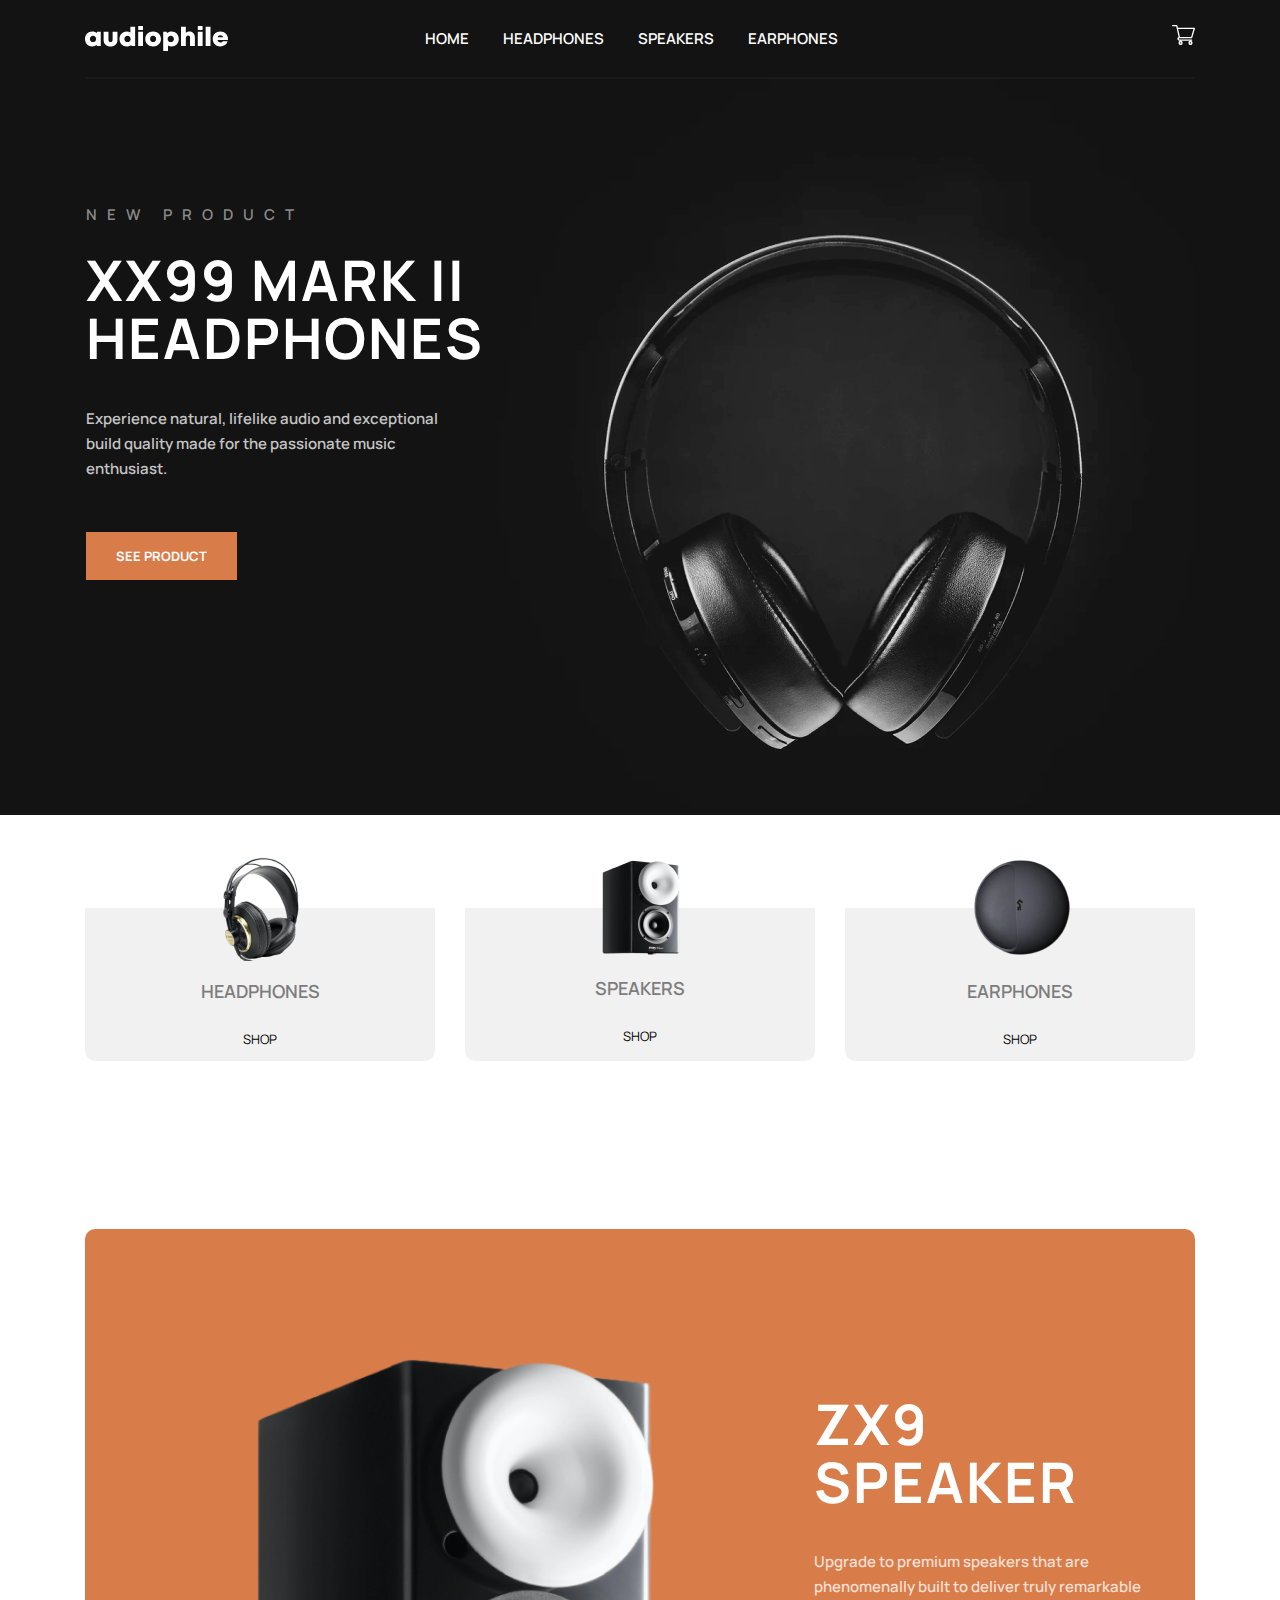
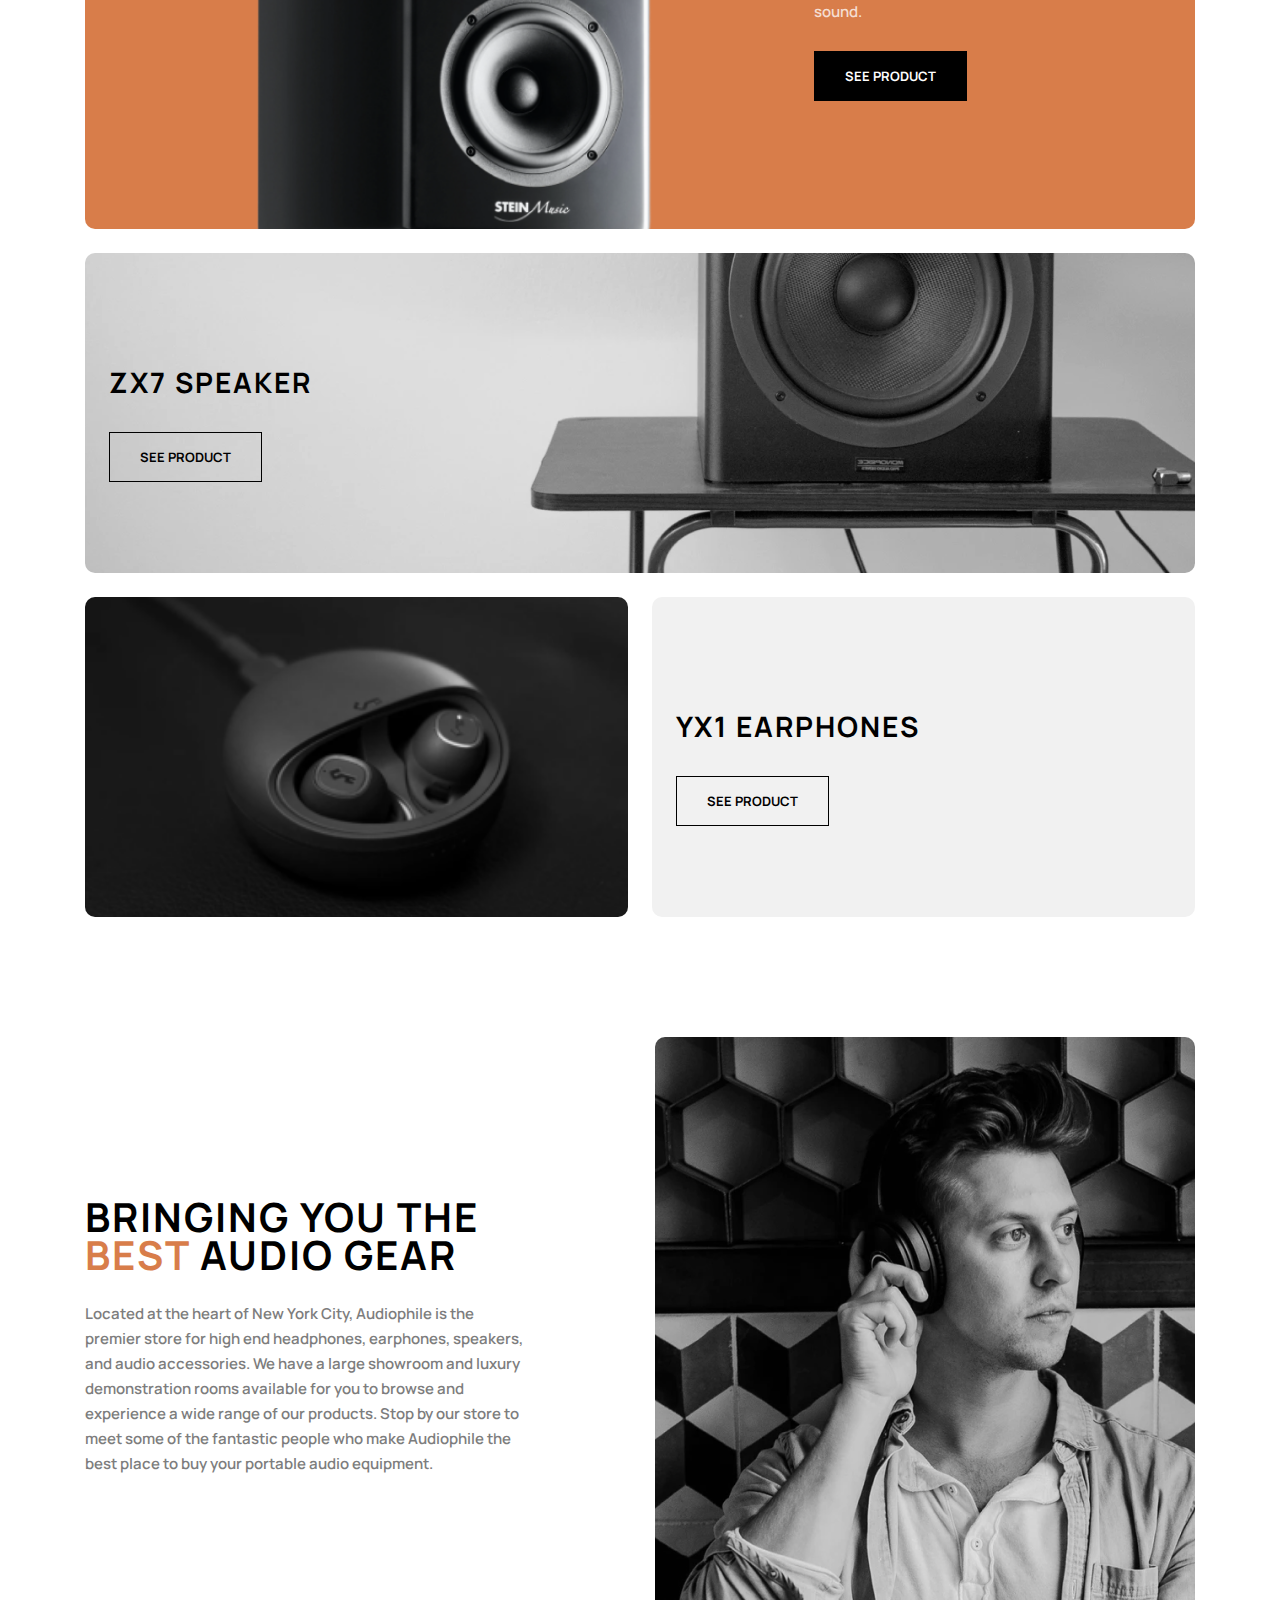
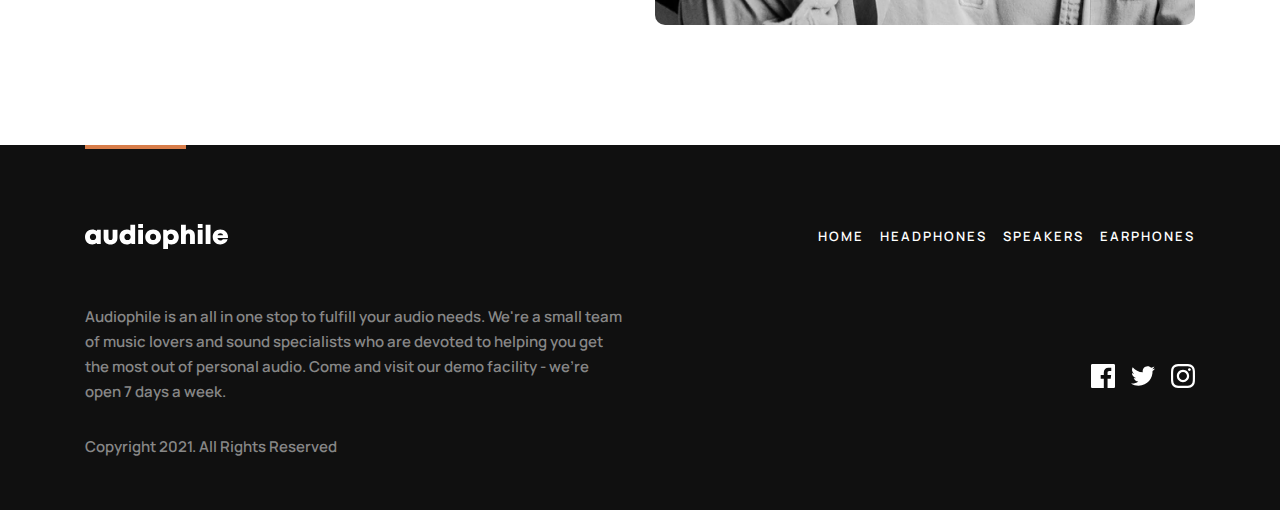
==== commit 81a29a0b: "cart complet, checkout summary in lucru" ====
--- a/index.html
+++ b/index.html
@@ -5,7 +5,7 @@
     <meta name="viewport" content="width=device-width, initial-scale=1.0" />
     <title>Audiophile</title>
     <!-- <script src="/js/menu.js"></script> -->
-    <script src="/js/menu-main-page.js"></script>
+
     <link
       rel="stylesheet"
       href="https://cdnjs.cloudflare.com/ajax/libs/font-awesome/6.4.0/css/all.min.css"
@@ -15,9 +15,32 @@
     />
     <link rel="stylesheet" href="/styles/main.mobile.css" />
     <link rel="stylesheet" href="/styles/main.desktop.css" />
+    <link rel="stylesheet" href="/styles/cart.css" />
     <link rel="icon" type="image/x-icon" href="/images/favicon-32x32.png" />
   </head>
-  <body id="body">
+  <body id="body" onload="getCheckoutItemsAndTotal()">
+    <section id="modal-background">
+      <section id="modal">
+        <section class="modal-containers">
+          <section class="cart-title">
+            <h6 class="h6 cart-items-number">
+              CART (<span id="cart-total-items">0</span>)
+            </h6>
+            <a href="#">Remove all</a>
+          </section>
+          <section id="containers" id="divs"></section>
+          <section class="cart-total">
+            <p class="total-text" id="total">TOTAL</p>
+            <p class="h6 cart-total-price">$ <span id="totalPrice">0</span></p>
+          </section>
+          <a href="checkout.html" class="link-see-product">
+            <button type="button" class="button-see-product checkout-button">
+              CHECKOUT
+            </button></a
+          >
+        </section>
+      </section>
+    </section>
     <section class="main-section">
       <header class="mobile-header">
         <a href="javascript:void(0);" class="icon" onclick="myFunction()">
@@ -46,7 +69,7 @@
           <a href="speakers.html">SPEAKERS</a>
           <a href="earphones.html">EARPHONES</a>
         </section>
-        <a href="#" class="nav-cart">
+        <a href="#" class="nav-cart" onclick="modal()">
           <svg
             width="23"
             height="20"
@@ -325,5 +348,12 @@
         </section>
       </section>
     </section>
+    <script src="/js/menu.js"></script>
+    <script src="/js/modal.js"></script>
+    <script src="/js/menu-main-page.js"></script>
+    <script src="/js/quantity.js"></script>
+    <script src="/js/checkout.js"></script>
+    <script src="/js/initData.js"></script>
+    <script src="/js/test.js"></script>
   </body>
 </html>
--- a/styles/main.mobile.css
+++ b/styles/main.mobile.css
@@ -184,6 +184,15 @@
 }
 
 @media (width > 480px) {
+  .go-back {
+    width: 1110px;
+    margin: 79px auto -104px;
+  }
+  .go-back a {
+    width: 57px;
+    height: 25px;
+    text-decoration: none;
+  }
   .mobile-header {
     width: 1110px;
     margin: auto;
@@ -214,6 +223,8 @@
   .main-nav-section {
     display: flex;
     flex-direction: column;
+    justify-content: space-between;
+    padding-top: 32px;
   }
   .main-nav-section .grey-bg {
     margin: 0px 24px 16px 24px;
@@ -292,10 +303,11 @@
 
 @media (width < 480px) {
   #menu {
-    display: none;
+    margin: 0;
     top: 115px;
-    position: absolute;
+    position: fixed;
     width: 100%;
+    height: 718px;
     background: rgb(255, 255, 255);
     border-radius: 10px;
     z-index: 1;
@@ -408,6 +420,144 @@
   text-transform: uppercase;
 }
 
+#modal-background {
+  display: none;
+  background-color: rgba(0, 0, 0, 0.5);
+  position: fixed;
+  height: 100vh;
+  width: 100vw;
+  z-index: 3;
+  top: 0;
+}
+#modal-background #modal {
+  position: absolute;
+  display: block;
+  width: 313px;
+  background-color: white;
+  top: 111px;
+  right: 165px;
+  z-index: 5;
+  border-radius: 10px;
+  padding: 32px 32px;
+}
+#modal-background #modal .modal-containers {
+  width: 100%;
+  height: 100%;
+  display: flex;
+  flex-direction: column;
+  justify-content: space-between;
+}
+#modal-background #modal .modal-containers #containers {
+  display: flex;
+  flex-direction: column;
+  gap: 24px;
+  margin: 32px 0px;
+}
+#modal-background #modal .modal-containers .buttons-cart {
+  display: flex;
+  justify-content: center;
+  align-items: center;
+}
+#modal-background #modal .modal-containers .cart-total {
+  display: flex;
+  justify-content: space-between;
+}
+#modal-background #modal .modal-containers .cart-total .total-text,
+#modal-background #modal .modal-containers .cart-total .cart-total-price {
+  margin: 0;
+}
+#modal-background #modal .modal-containers .cart-title {
+  display: flex;
+  justify-content: space-between;
+  align-items: center;
+}
+#modal-background #modal .modal-containers .cart-title .cart-items-number {
+  margin: 0;
+}
+
+.checkout-button {
+  width: 313px;
+  height: 48px;
+  background-color: #d87d4a;
+  border: none;
+  color: white;
+}
+.checkout-button:hover {
+  background-color: #fbaf85;
+}
+
+.product-container {
+  display: flex;
+  width: 313px;
+}
+.product-container .image-container-cart {
+  width: 64px;
+  height: 64px;
+  background-color: #f1f1f1;
+  border-radius: 10px;
+  justify-content: center;
+}
+.product-container .image-container-cart img {
+  width: 36px;
+  height: 36px;
+}
+.product-container .buttons-cart {
+  justify-content: flex-end;
+  vertical-align: middle;
+  align-items: center;
+  width: 96px;
+  height: 63px;
+  margin-left: auto;
+}
+.product-container .buttons-cart button {
+  width: 32px;
+  height: 32px;
+  border: none;
+}
+.product-container .name-and-price-cart {
+  margin-left: 16px;
+  flex-direction: column;
+  height: 60px;
+  justify-content: center;
+  align-items: flex-start;
+}
+.product-container .name-and-price-cart p {
+  margin: 0px;
+}
+.product-container .name-and-price-cart .product-title {
+  color: #000000;
+  font-weight: bolder;
+}
+.product-container div {
+  display: flex;
+  align-items: center;
+}
+.product-container div .product-quantity {
+  display: flex;
+  margin: 0px;
+  width: 32px;
+  height: 32px;
+  justify-content: center;
+  align-items: center;
+  background-color: #f1f1f1;
+}
+
+@media (width < 480px) {
+  #modal {
+    position: absolute;
+    width: 271px;
+    left: 50%;
+    top: 114px;
+    padding: 31px 28px;
+    transform: translate(-50%);
+  }
+  .checkout-button {
+    width: 271px;
+  }
+  .modal-containers {
+    width: 271px;
+  }
+}
 @media (width < 480px) {
   body {
     margin: 0px;
--- a/styles/main.desktop.css
+++ b/styles/main.desktop.css
@@ -185,6 +185,15 @@
 }
 
 @media (width > 480px) {
+  .go-back {
+    width: 1110px;
+    margin: 79px auto -104px;
+  }
+  .go-back a {
+    width: 57px;
+    height: 25px;
+    text-decoration: none;
+  }
   .mobile-header {
     width: 1110px;
     margin: auto;
@@ -215,6 +224,8 @@
   .main-nav-section {
     display: flex;
     flex-direction: column;
+    justify-content: space-between;
+    padding-top: 32px;
   }
   .main-nav-section .grey-bg {
     margin: 0px 24px 16px 24px;
@@ -293,10 +304,11 @@
 
 @media (width < 480px) {
   #menu {
-    display: none;
+    margin: 0;
     top: 115px;
-    position: absolute;
+    position: fixed;
     width: 100%;
+    height: 718px;
     background: rgb(255, 255, 255);
     border-radius: 10px;
     z-index: 1;
@@ -339,6 +351,144 @@
   color: white;
 }
 
+#modal-background {
+  display: none;
+  background-color: rgba(0, 0, 0, 0.5);
+  position: fixed;
+  height: 100vh;
+  width: 100vw;
+  z-index: 3;
+  top: 0;
+}
+#modal-background #modal {
+  position: absolute;
+  display: block;
+  width: 313px;
+  background-color: white;
+  top: 111px;
+  right: 165px;
+  z-index: 5;
+  border-radius: 10px;
+  padding: 32px 32px;
+}
+#modal-background #modal .modal-containers {
+  width: 100%;
+  height: 100%;
+  display: flex;
+  flex-direction: column;
+  justify-content: space-between;
+}
+#modal-background #modal .modal-containers #containers {
+  display: flex;
+  flex-direction: column;
+  gap: 24px;
+  margin: 32px 0px;
+}
+#modal-background #modal .modal-containers .buttons-cart {
+  display: flex;
+  justify-content: center;
+  align-items: center;
+}
+#modal-background #modal .modal-containers .cart-total {
+  display: flex;
+  justify-content: space-between;
+}
+#modal-background #modal .modal-containers .cart-total .total-text,
+#modal-background #modal .modal-containers .cart-total .cart-total-price {
+  margin: 0;
+}
+#modal-background #modal .modal-containers .cart-title {
+  display: flex;
+  justify-content: space-between;
+  align-items: center;
+}
+#modal-background #modal .modal-containers .cart-title .cart-items-number {
+  margin: 0;
+}
+
+.checkout-button {
+  width: 313px;
+  height: 48px;
+  background-color: #d87d4a;
+  border: none;
+  color: white;
+}
+.checkout-button:hover {
+  background-color: #fbaf85;
+}
+
+.product-container {
+  display: flex;
+  width: 313px;
+}
+.product-container .image-container-cart {
+  width: 64px;
+  height: 64px;
+  background-color: #f1f1f1;
+  border-radius: 10px;
+  justify-content: center;
+}
+.product-container .image-container-cart img {
+  width: 36px;
+  height: 36px;
+}
+.product-container .buttons-cart {
+  justify-content: flex-end;
+  vertical-align: middle;
+  align-items: center;
+  width: 96px;
+  height: 63px;
+  margin-left: auto;
+}
+.product-container .buttons-cart button {
+  width: 32px;
+  height: 32px;
+  border: none;
+}
+.product-container .name-and-price-cart {
+  margin-left: 16px;
+  flex-direction: column;
+  height: 60px;
+  justify-content: center;
+  align-items: flex-start;
+}
+.product-container .name-and-price-cart p {
+  margin: 0px;
+}
+.product-container .name-and-price-cart .product-title {
+  color: #000000;
+  font-weight: bolder;
+}
+.product-container div {
+  display: flex;
+  align-items: center;
+}
+.product-container div .product-quantity {
+  display: flex;
+  margin: 0px;
+  width: 32px;
+  height: 32px;
+  justify-content: center;
+  align-items: center;
+  background-color: #f1f1f1;
+}
+
+@media (width < 480px) {
+  #modal {
+    position: absolute;
+    width: 271px;
+    left: 50%;
+    top: 114px;
+    padding: 31px 28px;
+    transform: translate(-50%);
+  }
+  .checkout-button {
+    width: 271px;
+  }
+  .modal-containers {
+    width: 271px;
+  }
+}
 @media (width > 1080px) {
   body {
     margin: 0px;
@@ -415,8 +565,10 @@
     background-image: url(/images/desktop/zx9-desktop.png);
     width: 60%;
     height: 100%;
+    background-position-y: bottom;
+    background-position-x: center;
     background-repeat: no-repeat;
-    background-size: contain;
+    background-size: 65%;
   }
   .zx9-speaker .zx9-description {
     width: 349px;
--- a/styles/cart.css
+++ b/styles/cart.css
@@ -0,0 +1 @@
+/*# sourceMappingURL=cart.css.map */